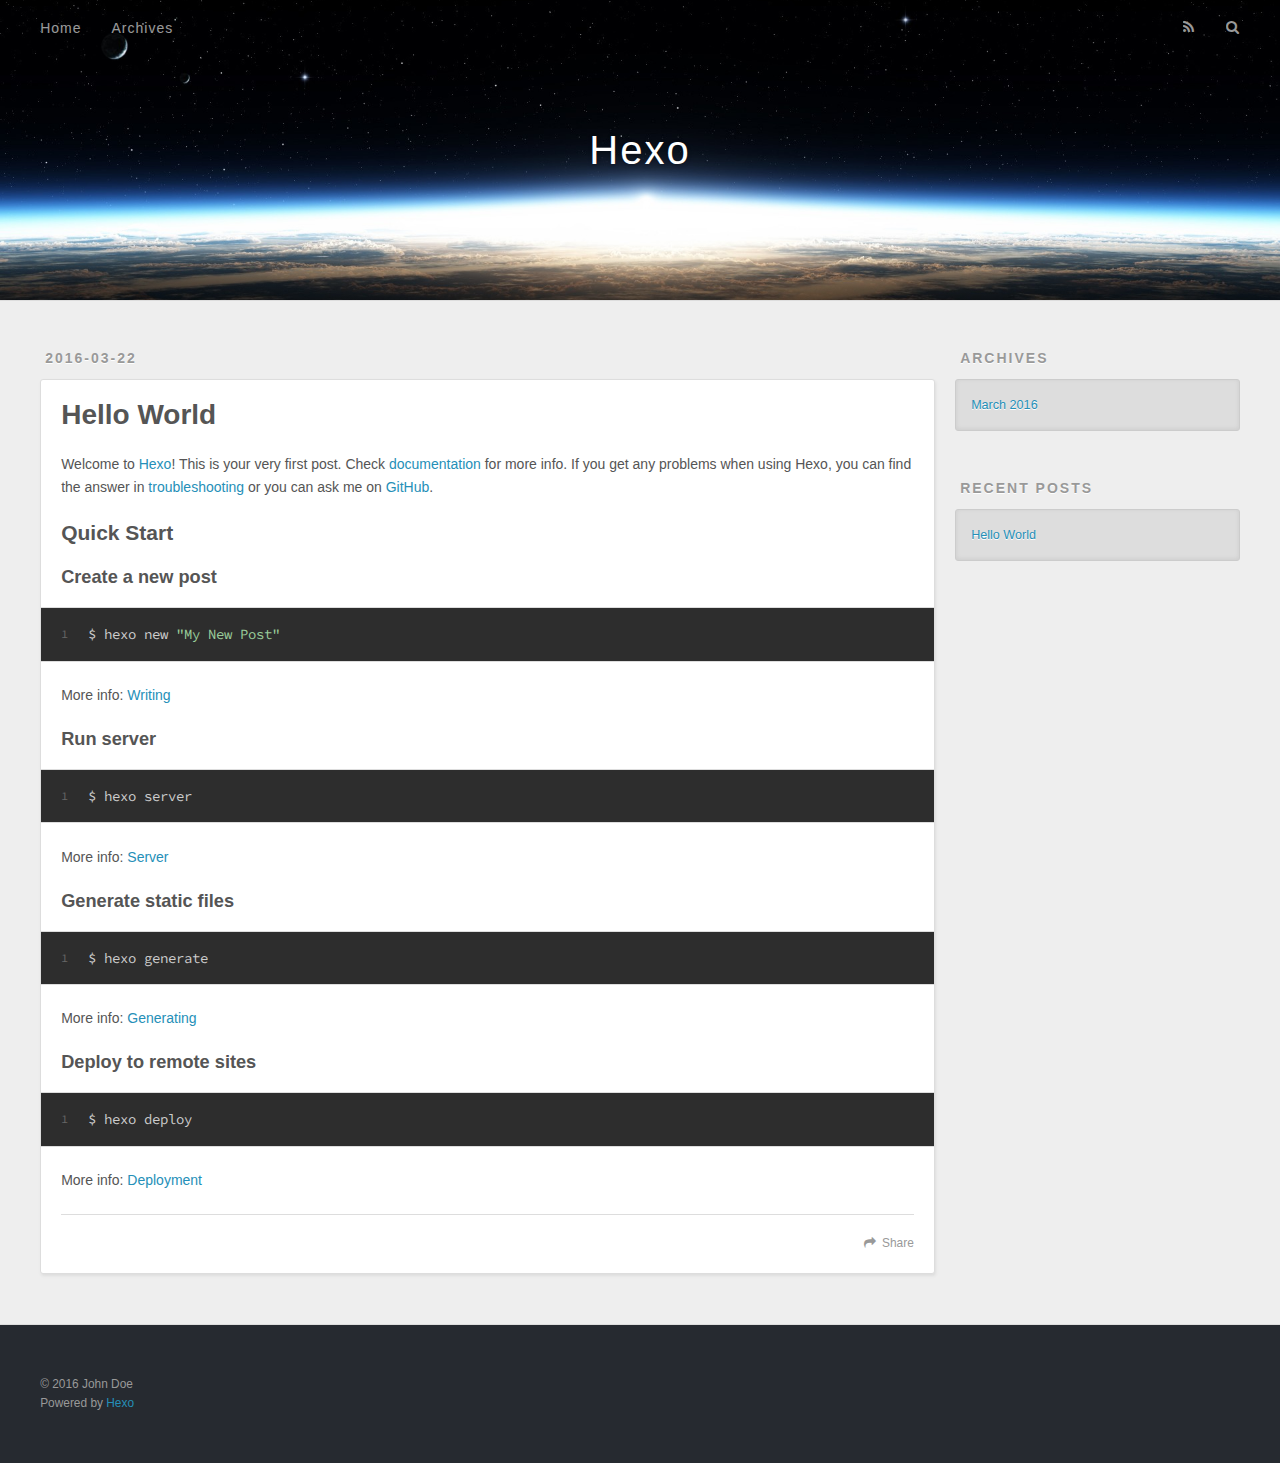
==== index.html @ 6ca57dda "Site updated: 2016-03-22 23:27:08" ====
<!DOCTYPE html>
<html>
<head>
  <meta charset="utf-8">
  
  <title>Hexo</title>
  <meta name="viewport" content="width=device-width, initial-scale=1, maximum-scale=1">
  <meta name="description">
<meta property="og:type" content="website">
<meta property="og:title" content="Hexo">
<meta property="og:url" content="http://yoursite.com/index.html">
<meta property="og:site_name" content="Hexo">
<meta property="og:description">
<meta name="twitter:card" content="summary">
<meta name="twitter:title" content="Hexo">
<meta name="twitter:description">
  
    <link rel="alternate" href="/atom.xml" title="Hexo" type="application/atom+xml">
  
  
    <link rel="icon" href="/favicon.png">
  
  
    <link href="//fonts.googleapis.com/css?family=Source+Code+Pro" rel="stylesheet" type="text/css">
  
  <link rel="stylesheet" href="/css/style.css">
  

</head>

<body>
  <div id="container">
    <div id="wrap">
      <header id="header">
  <div id="banner"></div>
  <div id="header-outer" class="outer">
    <div id="header-title" class="inner">
      <h1 id="logo-wrap">
        <a href="/" id="logo">Hexo</a>
      </h1>
      
    </div>
    <div id="header-inner" class="inner">
      <nav id="main-nav">
        <a id="main-nav-toggle" class="nav-icon"></a>
        
          <a class="main-nav-link" href="/">Home</a>
        
          <a class="main-nav-link" href="/archives">Archives</a>
        
      </nav>
      <nav id="sub-nav">
        
          <a id="nav-rss-link" class="nav-icon" href="/atom.xml" title="RSS Feed"></a>
        
        <a id="nav-search-btn" class="nav-icon" title="Search"></a>
      </nav>
      <div id="search-form-wrap">
        <form action="//google.com/search" method="get" accept-charset="UTF-8" class="search-form"><input type="search" name="q" results="0" class="search-form-input" placeholder="Search"><button type="submit" class="search-form-submit">&#xF002;</button><input type="hidden" name="sitesearch" value="http://yoursite.com"></form>
      </div>
    </div>
  </div>
</header>
      <div class="outer">
        <section id="main">
  
    <article id="post-hello-world" class="article article-type-post" itemscope itemprop="blogPost">
  <div class="article-meta">
    <a href="/2016/03/22/hello-world/" class="article-date">
  <time datetime="2016-03-22T06:11:08.000Z" itemprop="datePublished">2016-03-22</time>
</a>
    
  </div>
  <div class="article-inner">
    
    
      <header class="article-header">
        
  
    <h1 itemprop="name">
      <a class="article-title" href="/2016/03/22/hello-world/">Hello World</a>
    </h1>
  

      </header>
    
    <div class="article-entry" itemprop="articleBody">
      
        <p>Welcome to <a href="https://hexo.io/" target="_blank" rel="external">Hexo</a>! This is your very first post. Check <a href="https://hexo.io/docs/" target="_blank" rel="external">documentation</a> for more info. If you get any problems when using Hexo, you can find the answer in <a href="https://hexo.io/docs/troubleshooting.html" target="_blank" rel="external">troubleshooting</a> or you can ask me on <a href="https://github.com/hexojs/hexo/issues" target="_blank" rel="external">GitHub</a>.</p>
<h2 id="Quick-Start"><a href="#Quick-Start" class="headerlink" title="Quick Start"></a>Quick Start</h2><h3 id="Create-a-new-post"><a href="#Create-a-new-post" class="headerlink" title="Create a new post"></a>Create a new post</h3><figure class="highlight bash"><table><tr><td class="gutter"><pre><span class="line">1</span><br></pre></td><td class="code"><pre><span class="line">$ hexo new <span class="string">"My New Post"</span></span><br></pre></td></tr></table></figure>
<p>More info: <a href="https://hexo.io/docs/writing.html" target="_blank" rel="external">Writing</a></p>
<h3 id="Run-server"><a href="#Run-server" class="headerlink" title="Run server"></a>Run server</h3><figure class="highlight bash"><table><tr><td class="gutter"><pre><span class="line">1</span><br></pre></td><td class="code"><pre><span class="line">$ hexo server</span><br></pre></td></tr></table></figure>
<p>More info: <a href="https://hexo.io/docs/server.html" target="_blank" rel="external">Server</a></p>
<h3 id="Generate-static-files"><a href="#Generate-static-files" class="headerlink" title="Generate static files"></a>Generate static files</h3><figure class="highlight bash"><table><tr><td class="gutter"><pre><span class="line">1</span><br></pre></td><td class="code"><pre><span class="line">$ hexo generate</span><br></pre></td></tr></table></figure>
<p>More info: <a href="https://hexo.io/docs/generating.html" target="_blank" rel="external">Generating</a></p>
<h3 id="Deploy-to-remote-sites"><a href="#Deploy-to-remote-sites" class="headerlink" title="Deploy to remote sites"></a>Deploy to remote sites</h3><figure class="highlight bash"><table><tr><td class="gutter"><pre><span class="line">1</span><br></pre></td><td class="code"><pre><span class="line">$ hexo deploy</span><br></pre></td></tr></table></figure>
<p>More info: <a href="https://hexo.io/docs/deployment.html" target="_blank" rel="external">Deployment</a></p>

      
    </div>
    <footer class="article-footer">
      <a data-url="http://yoursite.com/2016/03/22/hello-world/" data-id="cim3k8kys0000dryj4mbx4098" class="article-share-link">Share</a>
      
      
    </footer>
  </div>
  
</article>


  

</section>
        
          <aside id="sidebar">
  
    

  
    

  
    
  
    
  <div class="widget-wrap">
    <h3 class="widget-title">Archives</h3>
    <div class="widget">
      <ul class="archive-list"><li class="archive-list-item"><a class="archive-list-link" href="/archives/2016/03/">March 2016</a></li></ul>
    </div>
  </div>


  
    
  <div class="widget-wrap">
    <h3 class="widget-title">Recent Posts</h3>
    <div class="widget">
      <ul>
        
          <li>
            <a href="/2016/03/22/hello-world/">Hello World</a>
          </li>
        
      </ul>
    </div>
  </div>

  
</aside>
        
      </div>
      <footer id="footer">
  
  <div class="outer">
    <div id="footer-info" class="inner">
      &copy; 2016 John Doe<br>
      Powered by <a href="http://hexo.io/" target="_blank">Hexo</a>
    </div>
  </div>
</footer>
    </div>
    <nav id="mobile-nav">
  
    <a href="/" class="mobile-nav-link">Home</a>
  
    <a href="/archives" class="mobile-nav-link">Archives</a>
  
</nav>
    

<script src="//ajax.googleapis.com/ajax/libs/jquery/2.0.3/jquery.min.js"></script>


  <link rel="stylesheet" href="/fancybox/jquery.fancybox.css">
  <script src="/fancybox/jquery.fancybox.pack.js"></script>


<script src="/js/script.js"></script>

  </div>
</body>
</html>
---- css/style.css ----
body {
  width: 100%;
}
body:before,
body:after {
  content: "";
  display: table;
}
body:after {
  clear: both;
}
html,
body,
div,
span,
applet,
object,
iframe,
h1,
h2,
h3,
h4,
h5,
h6,
p,
blockquote,
pre,
a,
abbr,
acronym,
address,
big,
cite,
code,
del,
dfn,
em,
img,
ins,
kbd,
q,
s,
samp,
small,
strike,
strong,
sub,
sup,
tt,
var,
dl,
dt,
dd,
ol,
ul,
li,
fieldset,
form,
label,
legend,
table,
caption,
tbody,
tfoot,
thead,
tr,
th,
td {
  margin: 0;
  padding: 0;
  border: 0;
  outline: 0;
  font-weight: inherit;
  font-style: inherit;
  font-family: inherit;
  font-size: 100%;
  vertical-align: baseline;
}
body {
  line-height: 1;
  color: #000;
  background: #fff;
}
ol,
ul {
  list-style: none;
}
table {
  border-collapse: separate;
  border-spacing: 0;
  vertical-align: middle;
}
caption,
th,
td {
  text-align: left;
  font-weight: normal;
  vertical-align: middle;
}
a img {
  border: none;
}
input,
button {
  margin: 0;
  padding: 0;
}
input::-moz-focus-inner,
button::-moz-focus-inner {
  border: 0;
  padding: 0;
}
@font-face {
  font-family: FontAwesome;
  font-style: normal;
  font-weight: normal;
  src: url("fonts/fontawesome-webfont.eot?v=#4.0.3");
  src: url("fonts/fontawesome-webfont.eot?#iefix&v=#4.0.3") format("embedded-opentype"), url("fonts/fontawesome-webfont.woff?v=#4.0.3") format("woff"), url("fonts/fontawesome-webfont.ttf?v=#4.0.3") format("truetype"), url("fonts/fontawesome-webfont.svg#fontawesomeregular?v=#4.0.3") format("svg");
}
html,
body,
#container {
  height: 100%;
}
body {
  background: #eee;
  font: 14px "Helvetica Neue", Helvetica, Arial, sans-serif;
  -webkit-text-size-adjust: 100%;
}
.outer {
  max-width: 1220px;
  margin: 0 auto;
  padding: 0 20px;
}
.outer:before,
.outer:after {
  content: "";
  display: table;
}
.outer:after {
  clear: both;
}
.inner {
  display: inline;
  float: left;
  width: 98.33333333333333%;
  margin: 0 0.833333333333333%;
}
.left,
.alignleft {
  float: left;
}
.right,
.alignright {
  float: right;
}
.clear {
  clear: both;
}
#container {
  position: relative;
}
.mobile-nav-on {
  overflow: hidden;
}
#wrap {
  height: 100%;
  width: 100%;
  position: absolute;
  top: 0;
  left: 0;
  -webkit-transition: 0.2s ease-out;
  -moz-transition: 0.2s ease-out;
  -ms-transition: 0.2s ease-out;
  transition: 0.2s ease-out;
  z-index: 1;
  background: #eee;
}
.mobile-nav-on #wrap {
  left: 280px;
}
@media screen and (min-width: 768px) {
  #main {
    display: inline;
    float: left;
    width: 73.33333333333333%;
    margin: 0 0.833333333333333%;
  }
}
.article-date,
.article-category-link,
.archive-year,
.widget-title {
  text-decoration: none;
  text-transform: uppercase;
  letter-spacing: 2px;
  color: #999;
  margin-bottom: 1em;
  margin-left: 5px;
  line-height: 1em;
  text-shadow: 0 1px #fff;
  font-weight: bold;
}
.article-inner,
.archive-article-inner {
  background: #fff;
  -webkit-box-shadow: 1px 2px 3px #ddd;
  box-shadow: 1px 2px 3px #ddd;
  border: 1px solid #ddd;
  -webkit-border-radius: 3px;
  border-radius: 3px;
}
.article-entry h1,
.widget h1 {
  font-size: 2em;
}
.article-entry h2,
.widget h2 {
  font-size: 1.5em;
}
.article-entry h3,
.widget h3 {
  font-size: 1.3em;
}
.article-entry h4,
.widget h4 {
  font-size: 1.2em;
}
.article-entry h5,
.widget h5 {
  font-size: 1em;
}
.article-entry h6,
.widget h6 {
  font-size: 1em;
  color: #999;
}
.article-entry hr,
.widget hr {
  border: 1px dashed #ddd;
}
.article-entry strong,
.widget strong {
  font-weight: bold;
}
.article-entry em,
.widget em,
.article-entry cite,
.widget cite {
  font-style: italic;
}
.article-entry sup,
.widget sup,
.article-entry sub,
.widget sub {
  font-size: 0.75em;
  line-height: 0;
  position: relative;
  vertical-align: baseline;
}
.article-entry sup,
.widget sup {
  top: -0.5em;
}
.article-entry sub,
.widget sub {
  bottom: -0.2em;
}
.article-entry small,
.widget small {
  font-size: 0.85em;
}
.article-entry acronym,
.widget acronym,
.article-entry abbr,
.widget abbr {
  border-bottom: 1px dotted;
}
.article-entry ul,
.widget ul,
.article-entry ol,
.widget ol,
.article-entry dl,
.widget dl {
  margin: 0 20px;
  line-height: 1.6em;
}
.article-entry ul ul,
.widget ul ul,
.article-entry ol ul,
.widget ol ul,
.article-entry ul ol,
.widget ul ol,
.article-entry ol ol,
.widget ol ol {
  margin-top: 0;
  margin-bottom: 0;
}
.article-entry ul,
.widget ul {
  list-style: disc;
}
.article-entry ol,
.widget ol {
  list-style: decimal;
}
.article-entry dt,
.widget dt {
  font-weight: bold;
}
#header {
  height: 300px;
  position: relative;
  border-bottom: 1px solid #ddd;
}
#header:before,
#header:after {
  content: "";
  position: absolute;
  left: 0;
  right: 0;
  height: 40px;
}
#header:before {
  top: 0;
  background: -webkit-linear-gradient(rgba(0,0,0,0.2), transparent);
  background: -moz-linear-gradient(rgba(0,0,0,0.2), transparent);
  background: -ms-linear-gradient(rgba(0,0,0,0.2), transparent);
  background: linear-gradient(rgba(0,0,0,0.2), transparent);
}
#header:after {
  bottom: 0;
  background: -webkit-linear-gradient(transparent, rgba(0,0,0,0.2));
  background: -moz-linear-gradient(transparent, rgba(0,0,0,0.2));
  background: -ms-linear-gradient(transparent, rgba(0,0,0,0.2));
  background: linear-gradient(transparent, rgba(0,0,0,0.2));
}
#header-outer {
  height: 100%;
  position: relative;
}
#header-inner {
  position: relative;
  overflow: hidden;
}
#banner {
  position: absolute;
  top: 0;
  left: 0;
  width: 100%;
  height: 100%;
  background: url("images/banner.jpg") center #000;
  -webkit-background-size: cover;
  -moz-background-size: cover;
  background-size: cover;
  z-index: -1;
}
#header-title {
  text-align: center;
  height: 40px;
  position: absolute;
  top: 50%;
  left: 0;
  margin-top: -20px;
}
#logo,
#subtitle {
  text-decoration: none;
  color: #fff;
  font-weight: 300;
  text-shadow: 0 1px 4px rgba(0,0,0,0.3);
}
#logo {
  font-size: 40px;
  line-height: 40px;
  letter-spacing: 2px;
}
#subtitle {
  font-size: 16px;
  line-height: 16px;
  letter-spacing: 1px;
}
#subtitle-wrap {
  margin-top: 16px;
}
#main-nav {
  float: left;
  margin-left: -15px;
}
.nav-icon,
.main-nav-link {
  float: left;
  color: #fff;
  opacity: 0.6;
  text-decoration: none;
  text-shadow: 0 1px rgba(0,0,0,0.2);
  -webkit-transition: opacity 0.2s;
  -moz-transition: opacity 0.2s;
  -ms-transition: opacity 0.2s;
  transition: opacity 0.2s;
  display: block;
  padding: 20px 15px;
}
.nav-icon:hover,
.main-nav-link:hover {
  opacity: 1;
}
.nav-icon {
  font-family: FontAwesome;
  text-align: center;
  font-size: 14px;
  width: 14px;
  height: 14px;
  padding: 20px 15px;
  position: relative;
  cursor: pointer;
}
.main-nav-link {
  font-weight: 300;
  letter-spacing: 1px;
}
@media screen and (max-width: 479px) {
  .main-nav-link {
    display: none;
  }
}
#main-nav-toggle {
  display: none;
}
#main-nav-toggle:before {
  content: "\f0c9";
}
@media screen and (max-width: 479px) {
  #main-nav-toggle {
    display: block;
  }
}
#sub-nav {
  float: right;
  margin-right: -15px;
}
#nav-rss-link:before {
  content: "\f09e";
}
#nav-search-btn:before {
  content: "\f002";
}
#search-form-wrap {
  position: absolute;
  top: 15px;
  width: 150px;
  height: 30px;
  right: -150px;
  opacity: 0;
  -webkit-transition: 0.2s ease-out;
  -moz-transition: 0.2s ease-out;
  -ms-transition: 0.2s ease-out;
  transition: 0.2s ease-out;
}
#search-form-wrap.on {
  opacity: 1;
  right: 0;
}
@media screen and (max-width: 479px) {
  #search-form-wrap {
    width: 100%;
    right: -100%;
  }
}
.search-form {
  position: absolute;
  top: 0;
  left: 0;
  right: 0;
  background: #fff;
  padding: 5px 15px;
  -webkit-border-radius: 15px;
  border-radius: 15px;
  -webkit-box-shadow: 0 0 10px rgba(0,0,0,0.3);
  box-shadow: 0 0 10px rgba(0,0,0,0.3);
}
.search-form-input {
  border: none;
  background: none;
  color: #555;
  width: 100%;
  font: 13px "Helvetica Neue", Helvetica, Arial, sans-serif;
  outline: none;
}
.search-form-input::-webkit-search-results-decoration,
.search-form-input::-webkit-search-cancel-button {
  -webkit-appearance: none;
}
.search-form-submit {
  position: absolute;
  top: 50%;
  right: 10px;
  margin-top: -7px;
  font: 13px FontAwesome;
  border: none;
  background: none;
  color: #bbb;
  cursor: pointer;
}
.search-form-submit:hover,
.search-form-submit:focus {
  color: #777;
}
.article {
  margin: 50px 0;
}
.article-inner {
  overflow: hidden;
}
.article-meta:before,
.article-meta:after {
  content: "";
  display: table;
}
.article-meta:after {
  clear: both;
}
.article-date {
  float: left;
}
.article-category {
  float: left;
  line-height: 1em;
  color: #ccc;
  text-shadow: 0 1px #fff;
  margin-left: 8px;
}
.article-category:before {
  content: "\2022";
}
.article-category-link {
  margin: 0 12px 1em;
}
.article-header {
  padding: 20px 20px 0;
}
.article-title {
  text-decoration: none;
  font-size: 2em;
  font-weight: bold;
  color: #555;
  line-height: 1.1em;
  -webkit-transition: color 0.2s;
  -moz-transition: color 0.2s;
  -ms-transition: color 0.2s;
  transition: color 0.2s;
}
a.article-title:hover {
  color: #258fb8;
}
.article-entry {
  color: #555;
  padding: 0 20px;
}
.article-entry:before,
.article-entry:after {
  content: "";
  display: table;
}
.article-entry:after {
  clear: both;
}
.article-entry p,
.article-entry table {
  line-height: 1.6em;
  margin: 1.6em 0;
}
.article-entry h1,
.article-entry h2,
.article-entry h3,
.article-entry h4,
.article-entry h5,
.article-entry h6 {
  font-weight: bold;
}
.article-entry h1,
.article-entry h2,
.article-entry h3,
.article-entry h4,
.article-entry h5,
.article-entry h6 {
  line-height: 1.1em;
  margin: 1.1em 0;
}
.article-entry a {
  color: #258fb8;
  text-decoration: none;
}
.article-entry a:hover {
  text-decoration: underline;
}
.article-entry ul,
.article-entry ol,
.article-entry dl {
  margin-top: 1.6em;
  margin-bottom: 1.6em;
}
.article-entry img,
.article-entry video {
  max-width: 100%;
  height: auto;
  display: block;
  margin: auto;
}
.article-entry iframe {
  border: none;
}
.article-entry table {
  width: 100%;
  border-collapse: collapse;
  border-spacing: 0;
}
.article-entry th {
  font-weight: bold;
  border-bottom: 3px solid #ddd;
  padding-bottom: 0.5em;
}
.article-entry td {
  border-bottom: 1px solid #ddd;
  padding: 10px 0;
}
.article-entry blockquote {
  font-family: Georgia, "Times New Roman", serif;
  font-size: 1.4em;
  margin: 1.6em 20px;
  text-align: center;
}
.article-entry blockquote footer {
  font-size: 14px;
  margin: 1.6em 0;
  font-family: "Helvetica Neue", Helvetica, Arial, sans-serif;
}
.article-entry blockquote footer cite:before {
  content: "—";
  padding: 0 0.5em;
}
.article-entry .pullquote {
  text-align: left;
  width: 45%;
  margin: 0;
}
.article-entry .pullquote.left {
  margin-left: 0.5em;
  margin-right: 1em;
}
.article-entry .pullquote.right {
  margin-right: 0.5em;
  margin-left: 1em;
}
.article-entry .caption {
  color: #999;
  display: block;
  font-size: 0.9em;
  margin-top: 0.5em;
  position: relative;
  text-align: center;
}
.article-entry .video-container {
  position: relative;
  padding-top: 56.25%;
  height: 0;
  overflow: hidden;
}
.article-entry .video-container iframe,
.article-entry .video-container object,
.article-entry .video-container embed {
  position: absolute;
  top: 0;
  left: 0;
  width: 100%;
  height: 100%;
  margin-top: 0;
}
.article-more-link a {
  display: inline-block;
  line-height: 1em;
  padding: 6px 15px;
  -webkit-border-radius: 15px;
  border-radius: 15px;
  background: #eee;
  color: #999;
  text-shadow: 0 1px #fff;
  text-decoration: none;
}
.article-more-link a:hover {
  background: #258fb8;
  color: #fff;
  text-decoration: none;
  text-shadow: 0 1px #1e7293;
}
.article-footer {
  font-size: 0.85em;
  line-height: 1.6em;
  border-top: 1px solid #ddd;
  padding-top: 1.6em;
  margin: 0 20px 20px;
}
.article-footer:before,
.article-footer:after {
  content: "";
  display: table;
}
.article-footer:after {
  clear: both;
}
.article-footer a {
  color: #999;
  text-decoration: none;
}
.article-footer a:hover {
  color: #555;
}
.article-tag-list-item {
  float: left;
  margin-right: 10px;
}
.article-tag-list-link:before {
  content: "#";
}
.article-comment-link {
  float: right;
}
.article-comment-link:before {
  content: "\f075";
  font-family: FontAwesome;
  padding-right: 8px;
}
.article-share-link {
  cursor: pointer;
  float: right;
  margin-left: 20px;
}
.article-share-link:before {
  content: "\f064";
  font-family: FontAwesome;
  padding-right: 6px;
}
#article-nav {
  position: relative;
}
#article-nav:before,
#article-nav:after {
  content: "";
  display: table;
}
#article-nav:after {
  clear: both;
}
@media screen and (min-width: 768px) {
  #article-nav {
    margin: 50px 0;
  }
  #article-nav:before {
    width: 8px;
    height: 8px;
    position: absolute;
    top: 50%;
    left: 50%;
    margin-top: -4px;
    margin-left: -4px;
    content: "";
    -webkit-border-radius: 50%;
    border-radius: 50%;
    background: #ddd;
    -webkit-box-shadow: 0 1px 2px #fff;
    box-shadow: 0 1px 2px #fff;
  }
}
.article-nav-link-wrap {
  text-decoration: none;
  text-shadow: 0 1px #fff;
  color: #999;
  -webkit-box-sizing: border-box;
  -moz-box-sizing: border-box;
  box-sizing: border-box;
  margin-top: 50px;
  text-align: center;
  display: block;
}
.article-nav-link-wrap:hover {
  color: #555;
}
@media screen and (min-width: 768px) {
  .article-nav-link-wrap {
    width: 50%;
    margin-top: 0;
  }
}
@media screen and (min-width: 768px) {
  #article-nav-newer {
    float: left;
    text-align: right;
    padding-right: 20px;
  }
}
@media screen and (min-width: 768px) {
  #article-nav-older {
    float: right;
    text-align: left;
    padding-left: 20px;
  }
}
.article-nav-caption {
  text-transform: uppercase;
  letter-spacing: 2px;
  color: #ddd;
  line-height: 1em;
  font-weight: bold;
}
#article-nav-newer .article-nav-caption {
  margin-right: -2px;
}
.article-nav-title {
  font-size: 0.85em;
  line-height: 1.6em;
  margin-top: 0.5em;
}
.article-share-box {
  position: absolute;
  display: none;
  background: #fff;
  -webkit-box-shadow: 1px 2px 10px rgba(0,0,0,0.2);
  box-shadow: 1px 2px 10px rgba(0,0,0,0.2);
  -webkit-border-radius: 3px;
  border-radius: 3px;
  margin-left: -145px;
  overflow: hidden;
  z-index: 1;
}
.article-share-box.on {
  display: block;
}
.article-share-input {
  width: 100%;
  background: none;
  -webkit-box-sizing: border-box;
  -moz-box-sizing: border-box;
  box-sizing: border-box;
  font: 14px "Helvetica Neue", Helvetica, Arial, sans-serif;
  padding: 0 15px;
  color: #555;
  outline: none;
  border: 1px solid #ddd;
  -webkit-border-radius: 3px 3px 0 0;
  border-radius: 3px 3px 0 0;
  height: 36px;
  line-height: 36px;
}
.article-share-links {
  background: #eee;
}
.article-share-links:before,
.article-share-links:after {
  content: "";
  display: table;
}
.article-share-links:after {
  clear: both;
}
.article-share-twitter,
.article-share-facebook,
.article-share-pinterest,
.article-share-google {
  width: 50px;
  height: 36px;
  display: block;
  float: left;
  position: relative;
  color: #999;
  text-shadow: 0 1px #fff;
}
.article-share-twitter:before,
.article-share-facebook:before,
.article-share-pinterest:before,
.article-share-google:before {
  font-size: 20px;
  font-family: FontAwesome;
  width: 20px;
  height: 20px;
  position: absolute;
  top: 50%;
  left: 50%;
  margin-top: -10px;
  margin-left: -10px;
  text-align: center;
}
.article-share-twitter:hover,
.article-share-facebook:hover,
.article-share-pinterest:hover,
.article-share-google:hover {
  color: #fff;
}
.article-share-twitter:before {
  content: "\f099";
}
.article-share-twitter:hover {
  background: #00aced;
  text-shadow: 0 1px #008abe;
}
.article-share-facebook:before {
  content: "\f09a";
}
.article-share-facebook:hover {
  background: #3b5998;
  text-shadow: 0 1px #2f477a;
}
.article-share-pinterest:before {
  content: "\f0d2";
}
.article-share-pinterest:hover {
  background: #cb2027;
  text-shadow: 0 1px #a21a1f;
}
.article-share-google:before {
  content: "\f0d5";
}
.article-share-google:hover {
  background: #dd4b39;
  text-shadow: 0 1px #be3221;
}
.article-gallery {
  background: #000;
  position: relative;
}
.article-gallery-photos {
  position: relative;
  overflow: hidden;
}
.article-gallery-img {
  display: none;
  max-width: 100%;
}
.article-gallery-img:first-child {
  display: block;
}
.article-gallery-img.loaded {
  position: absolute;
  display: block;
}
.article-gallery-img img {
  display: block;
  max-width: 100%;
  margin: 0 auto;
}
#comments {
  background: #fff;
  -webkit-box-shadow: 1px 2px 3px #ddd;
  box-shadow: 1px 2px 3px #ddd;
  padding: 20px;
  border: 1px solid #ddd;
  -webkit-border-radius: 3px;
  border-radius: 3px;
  margin: 50px 0;
}
#comments a {
  color: #258fb8;
}
.archives-wrap {
  margin: 50px 0;
}
.archives:before,
.archives:after {
  content: "";
  display: table;
}
.archives:after {
  clear: both;
}
.archive-year-wrap {
  margin-bottom: 1em;
}
.archives {
  -webkit-column-gap: 10px;
  -moz-column-gap: 10px;
  column-gap: 10px;
}
@media screen and (min-width: 480px) and (max-width: 767px) {
  .archives {
    -webkit-column-count: 2;
    -moz-column-count: 2;
    column-count: 2;
  }
}
@media screen and (min-width: 768px) {
  .archives {
    -webkit-column-count: 3;
    -moz-column-count: 3;
    column-count: 3;
  }
}
.archive-article {
  -webkit-column-break-inside: avoid;
  page-break-inside: avoid;
  overflow: hidden;
  break-inside: avoid-column;
}
.archive-article-inner {
  padding: 10px;
  margin-bottom: 15px;
}
.archive-article-title {
  text-decoration: none;
  font-weight: bold;
  color: #555;
  -webkit-transition: color 0.2s;
  -moz-transition: color 0.2s;
  -ms-transition: color 0.2s;
  transition: color 0.2s;
  line-height: 1.6em;
}
.archive-article-title:hover {
  color: #258fb8;
}
.archive-article-footer {
  margin-top: 1em;
}
.archive-article-date {
  color: #999;
  text-decoration: none;
  font-size: 0.85em;
  line-height: 1em;
  margin-bottom: 0.5em;
  display: block;
}
#page-nav {
  margin: 50px auto;
  background: #fff;
  -webkit-box-shadow: 1px 2px 3px #ddd;
  box-shadow: 1px 2px 3px #ddd;
  border: 1px solid #ddd;
  -webkit-border-radius: 3px;
  border-radius: 3px;
  text-align: center;
  color: #999;
  overflow: hidden;
}
#page-nav:before,
#page-nav:after {
  content: "";
  display: table;
}
#page-nav:after {
  clear: both;
}
#page-nav a,
#page-nav span {
  padding: 10px 20px;
  line-height: 1;
  height: 2ex;
}
#page-nav a {
  color: #999;
  text-decoration: none;
}
#page-nav a:hover {
  background: #999;
  color: #fff;
}
#page-nav .prev {
  float: left;
}
#page-nav .next {
  float: right;
}
#page-nav .page-number {
  display: inline-block;
}
@media screen and (max-width: 479px) {
  #page-nav .page-number {
    display: none;
  }
}
#page-nav .current {
  color: #555;
  font-weight: bold;
}
#page-nav .space {
  color: #ddd;
}
#footer {
  background: #262a30;
  padding: 50px 0;
  border-top: 1px solid #ddd;
  color: #999;
}
#footer a {
  color: #258fb8;
  text-decoration: none;
}
#footer a:hover {
  text-decoration: underline;
}
#footer-info {
  line-height: 1.6em;
  font-size: 0.85em;
}
.article-entry pre,
.article-entry .highlight {
  background: #2d2d2d;
  margin: 0 -20px;
  padding: 15px 20px;
  border-style: solid;
  border-color: #ddd;
  border-width: 1px 0;
  overflow: auto;
  color: #ccc;
  line-height: 22.400000000000002px;
}
.article-entry .highlight .gutter pre,
.article-entry .gist .gist-file .gist-data .line-numbers {
  color: #666;
  font-size: 0.85em;
}
.article-entry pre,
.article-entry code {
  font-family: "Source Code Pro", Consolas, Monaco, Menlo, Consolas, monospace;
}
.article-entry code {
  background: #eee;
  text-shadow: 0 1px #fff;
  padding: 0 0.3em;
}
.article-entry pre code {
  background: none;
  text-shadow: none;
  padding: 0;
}
.article-entry .highlight pre {
  border: none;
  margin: 0;
  padding: 0;
}
.article-entry .highlight table {
  margin: 0;
  width: auto;
}
.article-entry .highlight td {
  border: none;
  padding: 0;
}
.article-entry .highlight figcaption {
  font-size: 0.85em;
  color: #999;
  line-height: 1em;
  margin-bottom: 1em;
}
.article-entry .highlight figcaption:before,
.article-entry .highlight figcaption:after {
  content: "";
  display: table;
}
.article-entry .highlight figcaption:after {
  clear: both;
}
.article-entry .highlight figcaption a {
  float: right;
}
.article-entry .highlight .gutter pre {
  text-align: right;
  padding-right: 20px;
}
.article-entry .highlight .line {
  height: 22.400000000000002px;
}
.article-entry .highlight .line.marked {
  background: #515151;
}
.article-entry .gist {
  margin: 0 -20px;
  border-style: solid;
  border-color: #ddd;
  border-width: 1px 0;
  background: #2d2d2d;
  padding: 15px 20px 15px 0;
}
.article-entry .gist .gist-file {
  border: none;
  font-family: "Source Code Pro", Consolas, Monaco, Menlo, Consolas, monospace;
  margin: 0;
}
.article-entry .gist .gist-file .gist-data {
  background: none;
  border: none;
}
.article-entry .gist .gist-file .gist-data .line-numbers {
  background: none;
  border: none;
  padding: 0 20px 0 0;
}
.article-entry .gist .gist-file .gist-data .line-data {
  padding: 0 !important;
}
.article-entry .gist .gist-file .highlight {
  margin: 0;
  padding: 0;
  border: none;
}
.article-entry .gist .gist-file .gist-meta {
  background: #2d2d2d;
  color: #999;
  font: 0.85em "Helvetica Neue", Helvetica, Arial, sans-serif;
  text-shadow: 0 0;
  padding: 0;
  margin-top: 1em;
  margin-left: 20px;
}
.article-entry .gist .gist-file .gist-meta a {
  color: #258fb8;
  font-weight: normal;
}
.article-entry .gist .gist-file .gist-meta a:hover {
  text-decoration: underline;
}
pre .comment,
pre .title {
  color: #999;
}
pre .variable,
pre .attribute,
pre .tag,
pre .regexp,
pre .ruby .constant,
pre .xml .tag .title,
pre .xml .pi,
pre .xml .doctype,
pre .html .doctype,
pre .css .id,
pre .css .class,
pre .css .pseudo {
  color: #f2777a;
}
pre .number,
pre .preprocessor,
pre .built_in,
pre .literal,
pre .params,
pre .constant {
  color: #f99157;
}
pre .class,
pre .ruby .class .title,
pre .css .rules .attribute {
  color: #9c9;
}
pre .string,
pre .value,
pre .inheritance,
pre .header,
pre .ruby .symbol,
pre .xml .cdata {
  color: #9c9;
}
pre .css .hexcolor {
  color: #6cc;
}
pre .function,
pre .python .decorator,
pre .python .title,
pre .ruby .function .title,
pre .ruby .title .keyword,
pre .perl .sub,
pre .javascript .title,
pre .coffeescript .title {
  color: #69c;
}
pre .keyword,
pre .javascript .function {
  color: #c9c;
}
@media screen and (max-width: 479px) {
  #mobile-nav {
    position: absolute;
    top: 0;
    left: 0;
    width: 280px;
    height: 100%;
    background: #191919;
    border-right: 1px solid #fff;
  }
}
@media screen and (max-width: 479px) {
  .mobile-nav-link {
    display: block;
    color: #999;
    text-decoration: none;
    padding: 15px 20px;
    font-weight: bold;
  }
  .mobile-nav-link:hover {
    color: #fff;
  }
}
@media screen and (min-width: 768px) {
  #sidebar {
    display: inline;
    float: left;
    width: 23.333333333333332%;
    margin: 0 0.833333333333333%;
  }
}
.widget-wrap {
  margin: 50px 0;
}
.widget {
  color: #777;
  text-shadow: 0 1px #fff;
  background: #ddd;
  -webkit-box-shadow: 0 -1px 4px #ccc inset;
  box-shadow: 0 -1px 4px #ccc inset;
  border: 1px solid #ccc;
  padding: 15px;
  -webkit-border-radius: 3px;
  border-radius: 3px;
}
.widget a {
  color: #258fb8;
  text-decoration: none;
}
.widget a:hover {
  text-decoration: underline;
}
.widget ul ul,
.widget ol ul,
.widget dl ul,
.widget ul ol,
.widget ol ol,
.widget dl ol,
.widget ul dl,
.widget ol dl,
.widget dl dl {
  margin-left: 15px;
  list-style: disc;
}
.widget {
  line-height: 1.6em;
  word-wrap: break-word;
  font-size: 0.9em;
}
.widget ul,
.widget ol {
  list-style: none;
  margin: 0;
}
.widget ul ul,
.widget ol ul,
.widget ul ol,
.widget ol ol {
  margin: 0 20px;
}
.widget ul ul,
.widget ol ul {
  list-style: disc;
}
.widget ul ol,
.widget ol ol {
  list-style: decimal;
}
.category-list-count,
.tag-list-count,
.archive-list-count {
  padding-left: 5px;
  color: #999;
  font-size: 0.85em;
}
.category-list-count:before,
.tag-list-count:before,
.archive-list-count:before {
  content: "(";
}
.category-list-count:after,
.tag-list-count:after,
.archive-list-count:after {
  content: ")";
}
.tagcloud a {
  margin-right: 5px;
  display: inline-block;
}
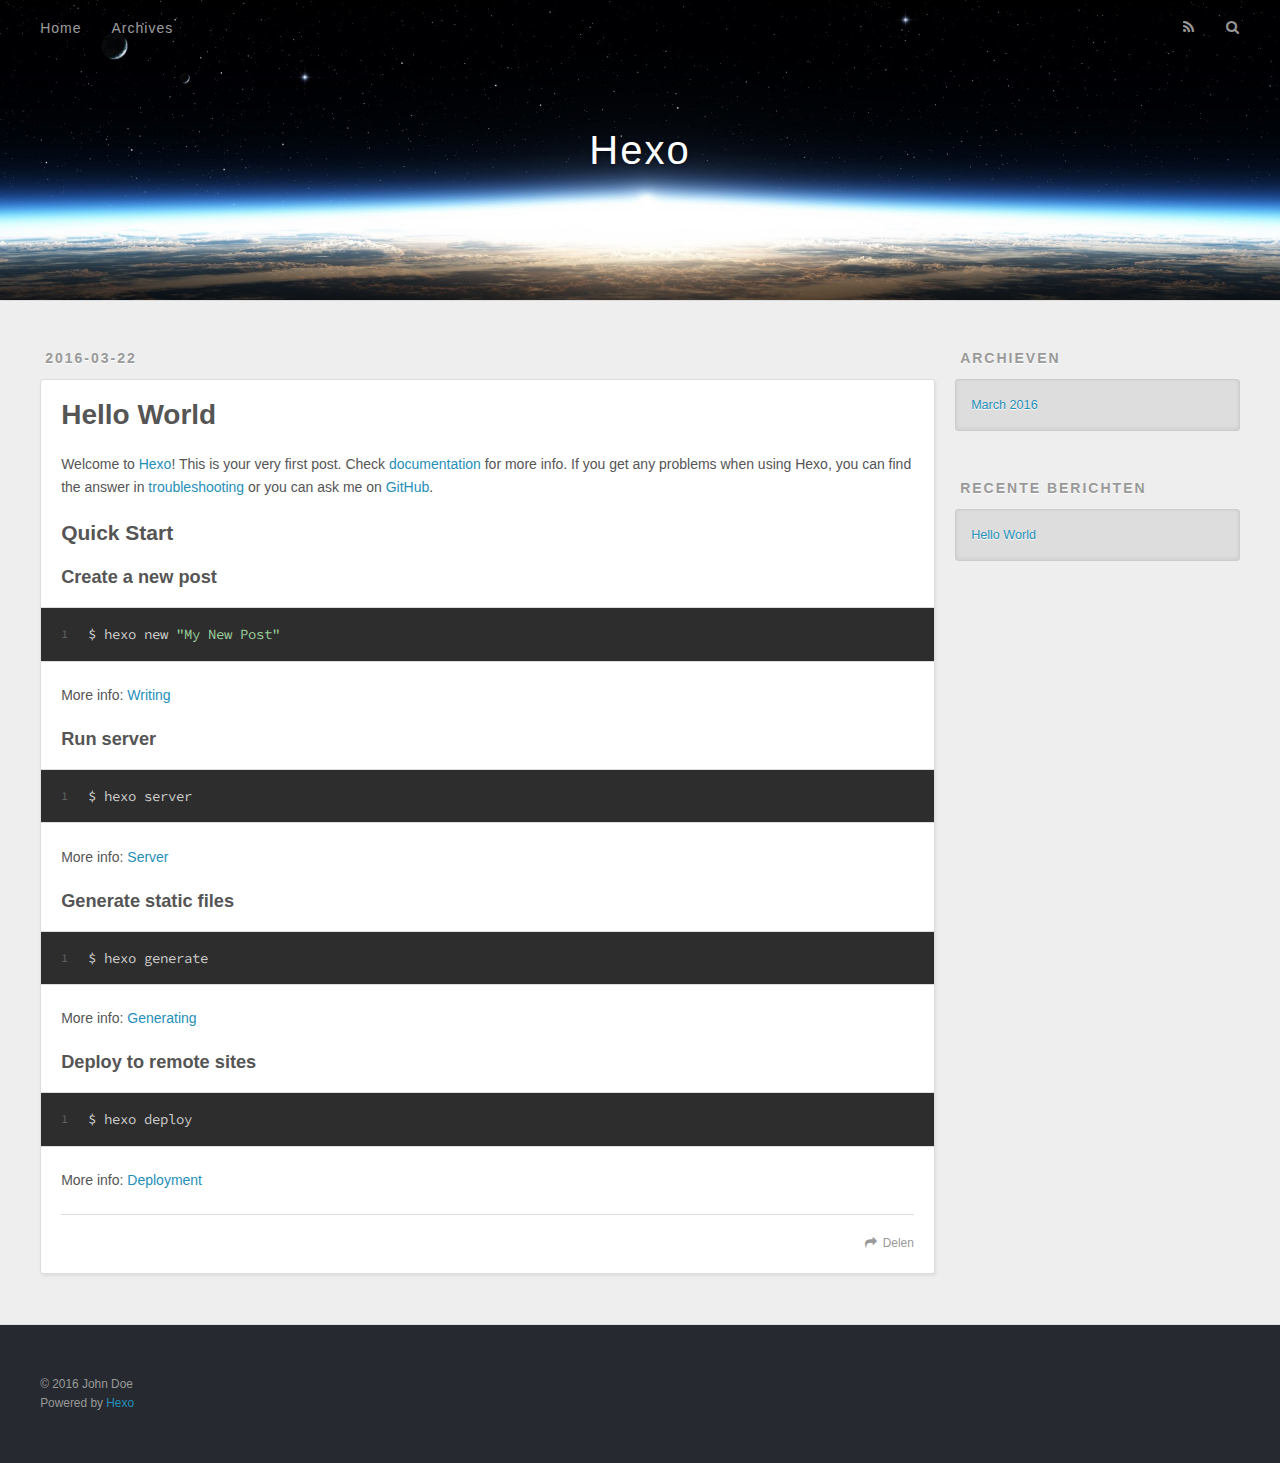
==== commit bf23261b: "Site updated: 2016-03-22 23:30:55" ====
--- a/index.html
+++ b/index.html
@@ -53,7 +53,7 @@
         
           <a id="nav-rss-link" class="nav-icon" href="/atom.xml" title="RSS Feed"></a>
         
-        <a id="nav-search-btn" class="nav-icon" title="Search"></a>
+        <a id="nav-search-btn" class="nav-icon" title="Zoeken"></a>
       </nav>
       <div id="search-form-wrap">
         <form action="//google.com/search" method="get" accept-charset="UTF-8" class="search-form"><input type="search" name="q" results="0" class="search-form-input" placeholder="Search"><button type="submit" class="search-form-submit">&#xF002;</button><input type="hidden" name="sitesearch" value="http://yoursite.com"></form>
@@ -99,7 +99,7 @@
       
     </div>
     <footer class="article-footer">
-      <a data-url="http://yoursite.com/2016/03/22/hello-world/" data-id="cim3k8kys0000dryj4mbx4098" class="article-share-link">Share</a>
+      <a data-url="http://yoursite.com/2016/03/22/hello-world/" data-id="cim3kvzt70000fgyjbnyyp4n6" class="article-share-link">Delen</a>
       
       
     </footer>
@@ -124,7 +124,7 @@
   
     
   <div class="widget-wrap">
-    <h3 class="widget-title">Archives</h3>
+    <h3 class="widget-title">Archieven</h3>
     <div class="widget">
       <ul class="archive-list"><li class="archive-list-item"><a class="archive-list-link" href="/archives/2016/03/">March 2016</a></li></ul>
     </div>
@@ -134,7 +134,7 @@
   
     
   <div class="widget-wrap">
-    <h3 class="widget-title">Recent Posts</h3>
+    <h3 class="widget-title">Recente berichten</h3>
     <div class="widget">
       <ul>
         
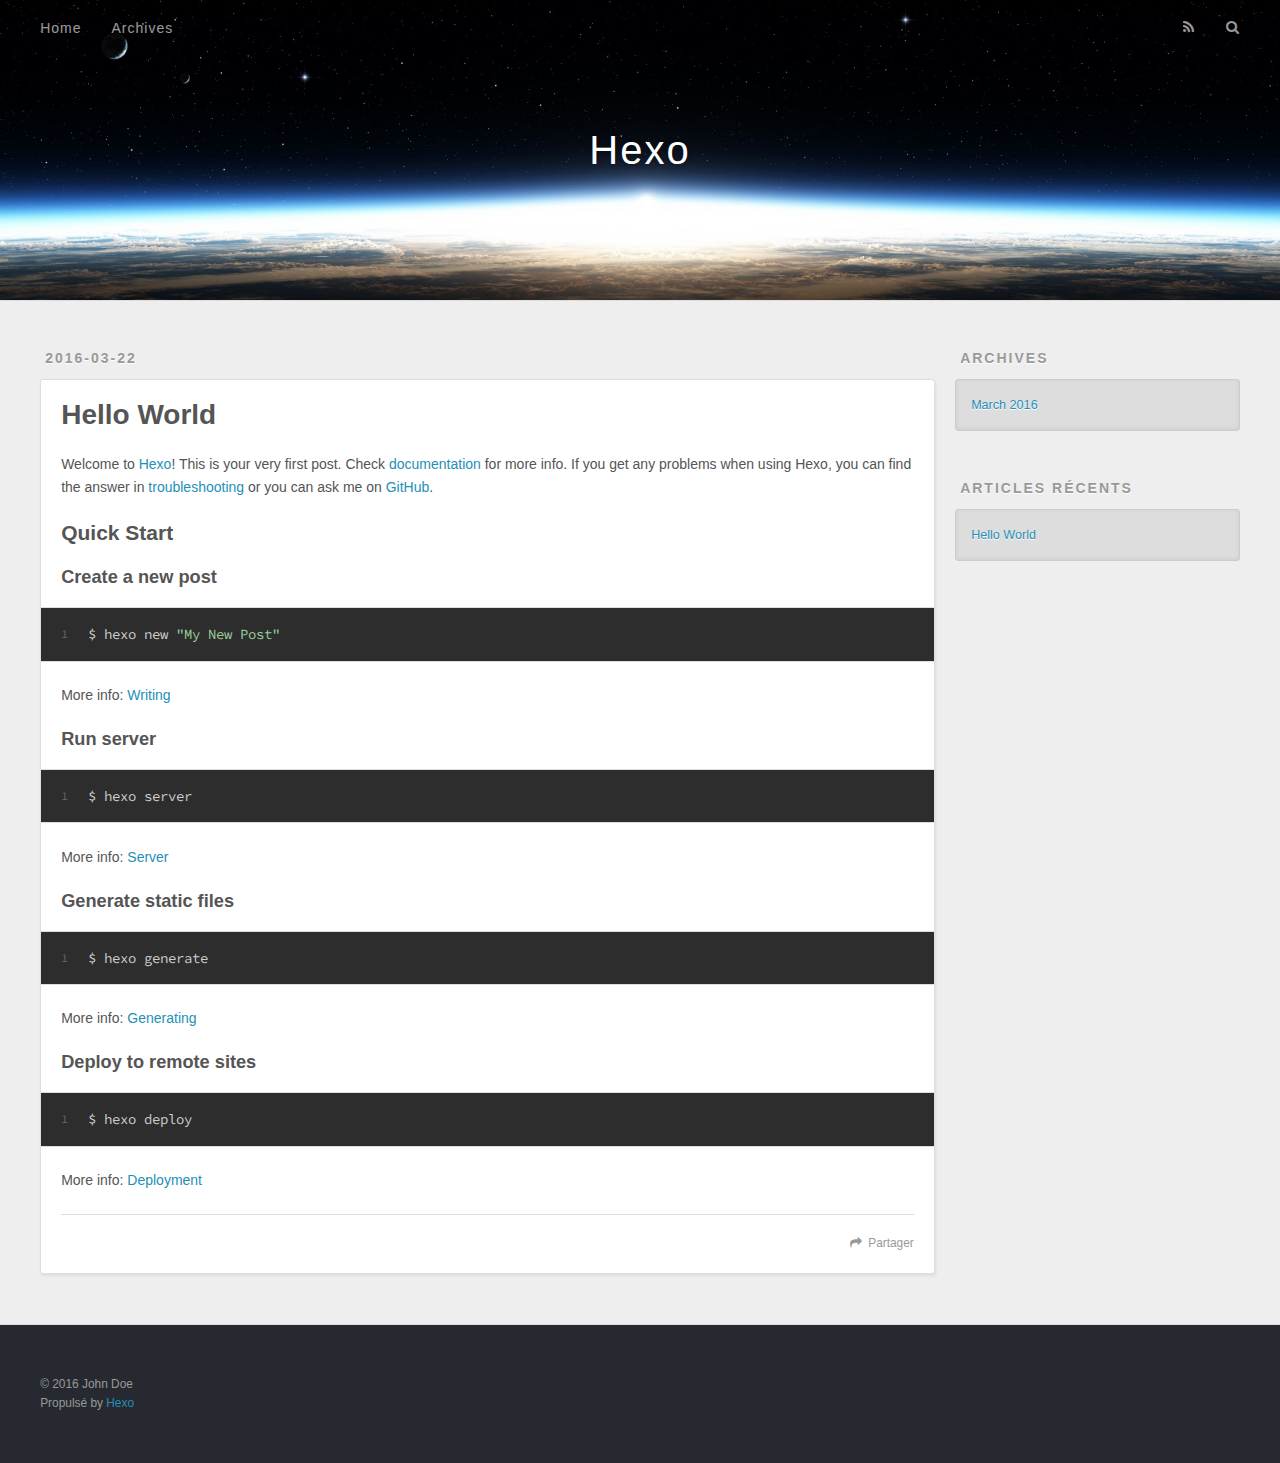
==== commit 85f8ce26: "Site updated: 2016-03-22 23:32:57" ====
--- a/index.html
+++ b/index.html
@@ -51,9 +51,9 @@
       </nav>
       <nav id="sub-nav">
         
-          <a id="nav-rss-link" class="nav-icon" href="/atom.xml" title="RSS Feed"></a>
+          <a id="nav-rss-link" class="nav-icon" href="/atom.xml" title="Flux RSS"></a>
         
-        <a id="nav-search-btn" class="nav-icon" title="Zoeken"></a>
+        <a id="nav-search-btn" class="nav-icon" title="Rechercher"></a>
       </nav>
       <div id="search-form-wrap">
         <form action="//google.com/search" method="get" accept-charset="UTF-8" class="search-form"><input type="search" name="q" results="0" class="search-form-input" placeholder="Search"><button type="submit" class="search-form-submit">&#xF002;</button><input type="hidden" name="sitesearch" value="http://yoursite.com"></form>
@@ -99,7 +99,7 @@
       
     </div>
     <footer class="article-footer">
-      <a data-url="http://yoursite.com/2016/03/22/hello-world/" data-id="cim3kvzt70000fgyjbnyyp4n6" class="article-share-link">Delen</a>
+      <a data-url="http://yoursite.com/2016/03/22/hello-world/" data-id="cim3kyigz0000ftyj4umgd9g0" class="article-share-link">Partager</a>
       
       
     </footer>
@@ -124,7 +124,7 @@
   
     
   <div class="widget-wrap">
-    <h3 class="widget-title">Archieven</h3>
+    <h3 class="widget-title">Archives</h3>
     <div class="widget">
       <ul class="archive-list"><li class="archive-list-item"><a class="archive-list-link" href="/archives/2016/03/">March 2016</a></li></ul>
     </div>
@@ -134,7 +134,7 @@
   
     
   <div class="widget-wrap">
-    <h3 class="widget-title">Recente berichten</h3>
+    <h3 class="widget-title">Articles récents</h3>
     <div class="widget">
       <ul>
         
@@ -155,7 +155,7 @@
   <div class="outer">
     <div id="footer-info" class="inner">
       &copy; 2016 John Doe<br>
-      Powered by <a href="http://hexo.io/" target="_blank">Hexo</a>
+      Propulsé by <a href="http://hexo.io/" target="_blank">Hexo</a>
     </div>
   </div>
 </footer>
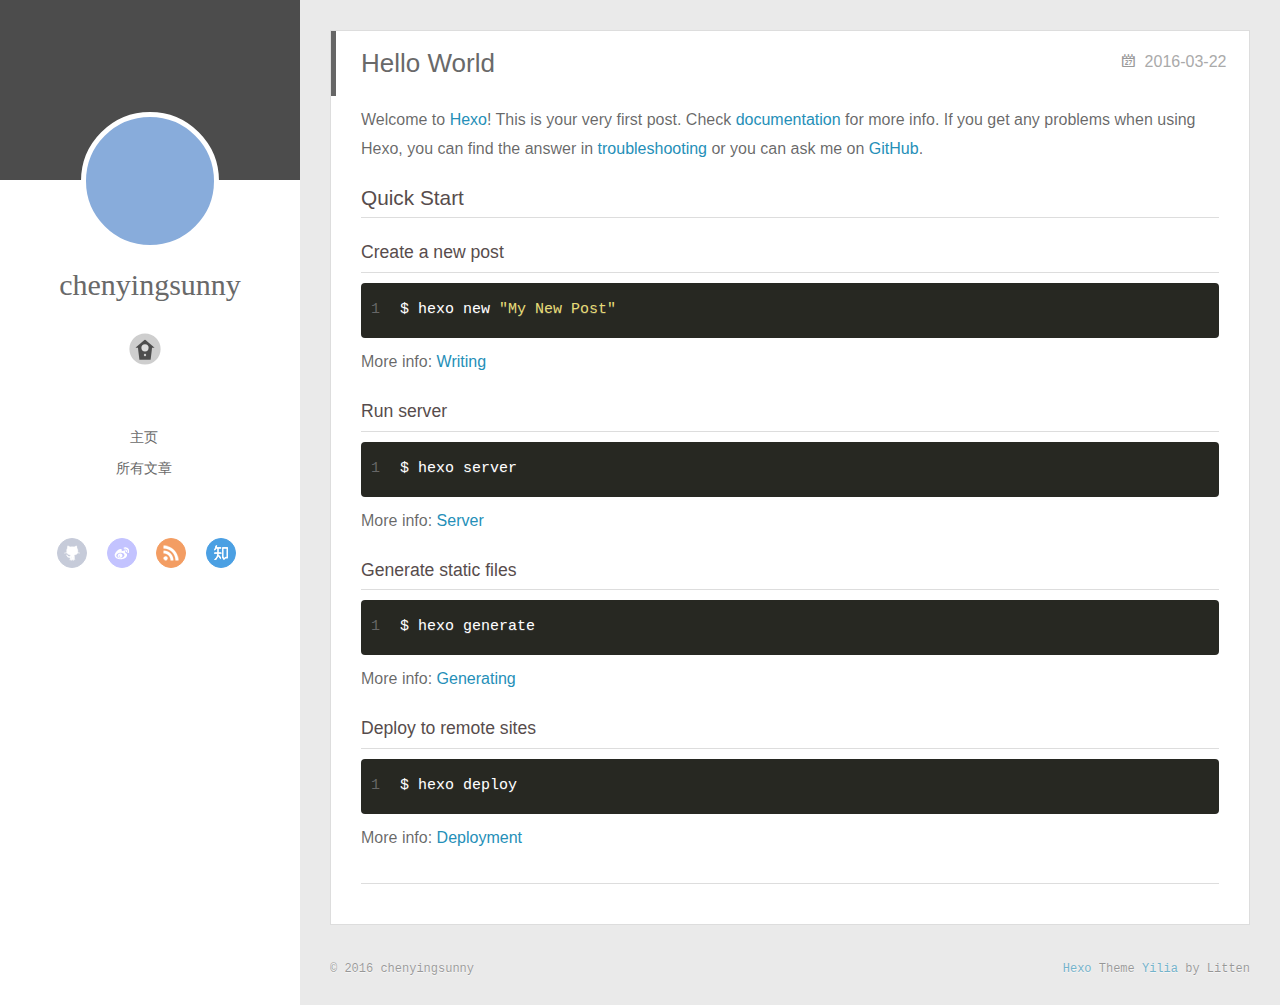
==== commit f66562b9: "Site updated: 2016-04-22 18:48:15" ====
--- a/index.html
+++ b/index.html
@@ -3,6 +3,7 @@
 <head>
   <meta charset="utf-8">
   
+  <meta http-equiv="X-UA-Compatible" content="IE=edge" >
   <title>Hexo</title>
   <meta name="viewport" content="width=device-width, initial-scale=1, maximum-scale=1">
   <meta name="description">
@@ -15,63 +16,191 @@
 <meta name="twitter:title" content="Hexo">
 <meta name="twitter:description">
   
-    <link rel="alternate" href="/atom.xml" title="Hexo" type="application/atom+xml">
+    <link rel="alternative" href="/atom.xml" title="Hexo" type="application/atom+xml">
   
   
     <link rel="icon" href="/favicon.png">
   
-  
-    <link href="//fonts.googleapis.com/css?family=Source+Code+Pro" rel="stylesheet" type="text/css">
-  
   <link rel="stylesheet" href="/css/style.css">
-  
-
 </head>
 
 <body>
   <div id="container">
-    <div id="wrap">
-      <header id="header">
-  <div id="banner"></div>
-  <div id="header-outer" class="outer">
-    <div id="header-title" class="inner">
-      <h1 id="logo-wrap">
-        <a href="/" id="logo">Hexo</a>
-      </h1>
-      
-    </div>
-    <div id="header-inner" class="inner">
-      <nav id="main-nav">
-        <a id="main-nav-toggle" class="nav-icon"></a>
-        
-          <a class="main-nav-link" href="/">Home</a>
-        
-          <a class="main-nav-link" href="/archives">Archives</a>
-        
-      </nav>
-      <nav id="sub-nav">
-        
-          <a id="nav-rss-link" class="nav-icon" href="/atom.xml" title="Flux RSS"></a>
-        
-        <a id="nav-search-btn" class="nav-icon" title="Rechercher"></a>
-      </nav>
-      <div id="search-form-wrap">
-        <form action="//google.com/search" method="get" accept-charset="UTF-8" class="search-form"><input type="search" name="q" results="0" class="search-form-input" placeholder="Search"><button type="submit" class="search-form-submit">&#xF002;</button><input type="hidden" name="sitesearch" value="http://yoursite.com"></form>
-      </div>
-    </div>
-  </div>
-</header>
-      <div class="outer">
-        <section id="main">
+    <div class="left-col">
+    <div class="overlay"></div>
+<div class="intrude-less">
+	<header id="header" class="inner">
+		<a href="/" class="profilepic">
+			
+			<img lazy-src="null" class="js-avatar">
+			
+		</a>
+
+		<hgroup>
+		  <h1 class="header-author"><a href="/">chenyingsunny</a></h1>
+		</hgroup>
+
+		
+
+		
+			<div class="switch-btn">
+				<div class="icon">
+					<div class="icon-ctn">
+						<div class="icon-wrap icon-house" data-idx="0">
+							<div class="birdhouse"></div>
+							<div class="birdhouse_holes"></div>
+						</div>
+						<div class="icon-wrap icon-ribbon hide" data-idx="1">
+							<div class="ribbon"></div>
+						</div>
+						
+						<div class="icon-wrap icon-link hide" data-idx="2">
+							<div class="loopback_l"></div>
+							<div class="loopback_r"></div>
+						</div>
+						
+						
+						<div class="icon-wrap icon-me hide" data-idx="3">
+							<div class="user"></div>
+							<div class="shoulder"></div>
+						</div>
+						
+					</div>
+					
+				</div>
+				<div class="tips-box hide">
+					<div class="tips-arrow"></div>
+					<ul class="tips-inner">
+						<li>Menu</li>
+						<li>Tags</li>
+						
+						<li>Links</li>
+						
+						
+						<li>Über</li>
+						
+					</ul>
+				</div>
+			</div>
+		
+
+		<div class="switch-area">
+			<div class="switch-wrap">
+				<section class="switch-part switch-part1">
+					<nav class="header-menu">
+						<ul>
+						
+							<li><a href="/">主页</a></li>
+				        
+							<li><a href="/archives">所有文章</a></li>
+				        
+						</ul>
+					</nav>
+					<nav class="header-nav">
+						<div class="social">
+							
+								<a class="github" target="_blank" href="#" title="github">github</a>
+					        
+								<a class="weibo" target="_blank" href="#" title="weibo">weibo</a>
+					        
+								<a class="rss" target="_blank" href="#" title="rss">rss</a>
+					        
+								<a class="zhihu" target="_blank" href="#" title="zhihu">zhihu</a>
+					        
+						</div>
+					</nav>
+				</section>
+				
+				
+				<section class="switch-part switch-part2">
+					<div class="widget tagcloud" id="js-tagcloud">
+						
+					</div>
+				</section>
+				
+				
+				
+				<section class="switch-part switch-part3">
+					<div id="js-friends">
+					
+			          <a target="_blank" class="main-nav-link switch-friends-link" href="http://localhost:4000/">郑义的博客</a>
+			        
+			          <a target="_blank" class="main-nav-link switch-friends-link" href="http://localhost:4000/">毛瑞斌的博客</a>
+			        
+			        </div>
+				</section>
+				
+
+				
+				
+				<section class="switch-part switch-part4">
+				
+					<div id="js-aboutme">程序媛一枚</div>
+				</section>
+				
+			</div>
+		</div>
+	</header>				
+</div>
+
+    </div>
+    <div class="mid-col">
+      <nav id="mobile-nav">
+  	<div class="overlay">
+  		<div class="slider-trigger"></div>
+  		<h1 class="header-author js-mobile-header hide">chenyingsunny</h1>
+  	</div>
+	<div class="intrude-less">
+		<header id="header" class="inner">
+			<div class="profilepic">
+			
+				<img lazy-src="null" class="js-avatar">
+			
+			</div>
+			<hgroup>
+			  <h1 class="header-author">chenyingsunny</h1>
+			</hgroup>
+			
+			<nav class="header-menu">
+				<ul>
+				
+					<li><a href="/">主页</a></li>
+		        
+					<li><a href="/archives">所有文章</a></li>
+		        
+		        <div class="clearfix"></div>
+				</ul>
+			</nav>
+			<nav class="header-nav">
+				<div class="social">
+					
+						<a class="github" target="_blank" href="#" title="github">github</a>
+			        
+						<a class="weibo" target="_blank" href="#" title="weibo">weibo</a>
+			        
+						<a class="rss" target="_blank" href="#" title="rss">rss</a>
+			        
+						<a class="zhihu" target="_blank" href="#" title="zhihu">zhihu</a>
+			        
+				</div>
+			</nav>
+		</header>				
+	</div>
+</nav>
+
+      <div class="body-wrap">
   
     <article id="post-hello-world" class="article article-type-post" itemscope itemprop="blogPost">
-  <div class="article-meta">
-    <a href="/2016/03/22/hello-world/" class="article-date">
-  <time datetime="2016-03-22T06:11:08.000Z" itemprop="datePublished">2016-03-22</time>
+  
+    <div class="article-meta">
+      <a href="/2016/03/22/hello-world/" class="article-date">
+  	<time datetime="2016-03-22T06:11:08.000Z" itemprop="datePublished">2016-03-22</time>
 </a>
-    
-  </div>
+    </div>
+  
   <div class="article-inner">
+    
+      <input type="hidden" class="isFancy" />
     
     
       <header class="article-header">
@@ -83,6 +212,7 @@
   
 
       </header>
+      
     
     <div class="article-entry" itemprop="articleBody">
       
@@ -98,85 +228,89 @@
 
       
     </div>
-    <footer class="article-footer">
-      <a data-url="http://yoursite.com/2016/03/22/hello-world/" data-id="cim3kyigz0000ftyj4umgd9g0" class="article-share-link">Partager</a>
-      
-      
-    </footer>
+    
+    <div class="article-info article-info-index">
+      
+      
+      
+
+      
+      <div class="clearfix"></div>
+    </div>
+    
   </div>
   
 </article>
 
 
-  
-
-</section>
-        
-          <aside id="sidebar">
-  
-    
-
-  
-    
-
-  
-    
-  
-    
-  <div class="widget-wrap">
-    <h3 class="widget-title">Archives</h3>
-    <div class="widget">
-      <ul class="archive-list"><li class="archive-list-item"><a class="archive-list-link" href="/archives/2016/03/">March 2016</a></li></ul>
-    </div>
-  </div>
-
-
-  
-    
-  <div class="widget-wrap">
-    <h3 class="widget-title">Articles récents</h3>
-    <div class="widget">
-      <ul>
-        
-          <li>
-            <a href="/2016/03/22/hello-world/">Hello World</a>
-          </li>
-        
-      </ul>
-    </div>
-  </div>
-
-  
-</aside>
-        
-      </div>
+
+
+
+
+
+
+
+  
+  
+</div>
       <footer id="footer">
-  
   <div class="outer">
-    <div id="footer-info" class="inner">
-      &copy; 2016 John Doe<br>
-      Propulsé by <a href="http://hexo.io/" target="_blank">Hexo</a>
+    <div id="footer-info">
+    	<div class="footer-left">
+    		&copy; 2016 chenyingsunny
+    	</div>
+      	<div class="footer-right">
+      		<a href="http://hexo.io/" target="_blank">Hexo</a>  Theme <a href="https://github.com/litten/hexo-theme-yilia" target="_blank">Yilia</a> by Litten
+      	</div>
     </div>
   </div>
 </footer>
     </div>
-    <nav id="mobile-nav">
-  
-    <a href="/" class="mobile-nav-link">Home</a>
-  
-    <a href="/archives" class="mobile-nav-link">Archives</a>
-  
-</nav>
-    
-
-<script src="//ajax.googleapis.com/ajax/libs/jquery/2.0.3/jquery.min.js"></script>
-
-
+    
   <link rel="stylesheet" href="/fancybox/jquery.fancybox.css">
-  <script src="/fancybox/jquery.fancybox.pack.js"></script>
-
-
-<script src="/js/script.js"></script>
+
+
+<script>
+	var yiliaConfig = {
+		fancybox: true,
+		mathjax: true,
+		animate: true,
+		isHome: true,
+		isPost: false,
+		isArchive: false,
+		isTag: false,
+		isCategory: false,
+		open_in_new: false
+	}
+</script>
+<script src="http://7.url.cn/edu/jslib/comb/require-2.1.6,jquery-1.9.1.min.js"></script>
+<script src="/js/main.js"></script>
+
+
+
+
+
+
+<script type="text/x-mathjax-config">
+MathJax.Hub.Config({
+    tex2jax: {
+        inlineMath: [ ['$','$'], ["\\(","\\)"]  ],
+        processEscapes: true,
+        skipTags: ['script', 'noscript', 'style', 'textarea', 'pre', 'code']
+    }
+});
+
+MathJax.Hub.Queue(function() {
+    var all = MathJax.Hub.getAllJax(), i;
+    for(i=0; i < all.length; i += 1) {
+        all[i].SourceElement().parentNode.className += ' has-jax';                 
+    }       
+});
+</script>
+
+<script type="text/javascript" src="http://cdn.mathjax.org/mathjax/latest/MathJax.js?config=TeX-AMS-MML_HTMLorMML">
+</script>
+
 
   </div>
 </body>
--- a/css/style.css
+++ b/css/style.css
@@ -8,6 +8,13 @@
 }
 body:after {
   clear: both;
+}
+@font-face {
+  font-family: 'FontAwesome';
+  src: url("fonts/fontawesome-webfont.eot");
+  src: url("fonts/fontawesome-webfont.eot?#iefix") format("embedded-opentype"), url("fonts/fontawesome-webfont.woff") format("woff"), url("fonts/fontawesome-webfont.ttf") format("truetype"), url("fonts/fontawesome-webfont.svgz#FontAwesomeRegular") format("svg"), url("fonts/fontawesome-webfont.svg#FontAwesomeRegular") format("svg");
+  font-weight: normal;
+  font-style: normal;
 }
 html,
 body,
@@ -100,6 +107,13 @@
 a img {
   border: none;
 }
+ol {
+  list-style: decimal;
+  padding-left: 20px;
+}
+ul {
+  list-style: none;
+}
 input,
 button {
   margin: 0;
@@ -123,998 +137,1342 @@
   height: 100%;
 }
 body {
-  background: #eee;
-  font: 14px "Helvetica Neue", Helvetica, Arial, sans-serif;
-  -webkit-text-size-adjust: 100%;
-}
-.outer {
-  max-width: 1220px;
-  margin: 0 auto;
-  padding: 0 20px;
-}
-.outer:before,
-.outer:after {
+  font-family: "微软雅黑", "HelveticaNeue-Light", "Helvetica Neue Light", "Helvetica Neue", Helvetica, Arial, sans-serif;
+  font-size: 16px;
+  background: #fff;
+  color: rgba(0,0,0,0.6);
+  -webkit-overflow-scrolling: touch;
+}
+h1,
+h2,
+h3 {
+  display: block;
+}
+h1 {
+  font-size: 1.5em;
+}
+h2 {
+  font-size: 1.3em;
+}
+h3 {
+  font-size: 1.1em;
+}
+h4,
+h5,
+h6 {
+  font-size: 1em;
+}
+a {
+  text-decoration: none;
+  outline-width: 0;
+  color: #258fb8;
+  outline: none;
+}
+.alignleft {
+  float: left;
+}
+.alignright {
+  float: right;
+}
+.clearfix {
+  *zoom: 1;
+}
+.clearfix:after {
   content: "";
   display: table;
-}
-.outer:after {
   clear: both;
 }
 .inner {
-  display: inline;
-  float: left;
-  width: 98.33333333333333%;
-  margin: 0 0.833333333333333%;
-}
-.left,
-.alignleft {
-  float: left;
-}
-.right,
-.alignright {
-  float: right;
-}
-.clear {
-  clear: both;
+  width: 1000px;
+  margin: 0 auto;
+}
+.hide {
+  display: none;
+}
+@media screen and (max-width: 1040px) {
+  .inner {
+    width: 100%;
+  }
 }
 #container {
   position: relative;
-}
-.mobile-nav-on {
+  min-height: 100%;
+}
+#container #mobile-nav {
+  display: none;
+}
+#container #mobile-nav .overlay {
+  height: 110px;
+  position: absolute;
+  width: 100%;
+  background: #4d4d4d;
+}
+#container #mobile-nav .overlay.fixed {
+  position: fixed;
+  height: 42px;
+  z-index: 99;
+}
+#container #mobile-nav #header {
+  padding: 10px 0 0 0;
+}
+#container #mobile-nav #header .profilepic {
+  display: block;
+  position: relative;
+  z-index: 100;
+}
+#container #mobile-nav #header .header-menu {
+  height: auto;
+  margin: 10px;
+}
+#container #mobile-nav #header .header-menu ul {
+  text-align: center;
+  cursor: default;
+}
+#container #mobile-nav #header .header-menu li {
+  display: inline-block;
+  margin: 3px;
+}
+#container .left-col {
+  background: #fff;
+  width: 300px;
+  position: fixed;
+  opacity: 1;
+  -webkit-transition: all 0.2s ease-in;
+  -moz-transition: all 0.2s ease-in;
+  -ms-transition: all 0.2s ease-in;
+  transition: all 0.2s ease-in;
+  height: 100%;
+}
+#container .left-col .overlay {
+  width: 100%;
+  height: 180px;
+  background-color: #000;
+  position: absolute;
+  opacity: 0.7;
+}
+#container .left-col .intrude-less {
+  width: 76%;
+  text-align: center;
+  margin: 112px auto 0;
+}
+#container .mid-col {
+  position: absolute;
+  right: 0;
+  min-height: 100%;
+  background: #eaeaea;
+  left: 300px;
+  width: auto;
+}
+@media screen and (max-width: 800px) {
+  #container .left-col {
+    display: none;
+  }
+  #container .mid-col {
+    left: 0;
+  }
+  #container #header .header-nav {
+    position: relative;
+  }
+  #container .header-author.fixed {
+    position: fixed;
+    top: -13px;
+    width: 100%;
+    color: #ddd;
+  }
+  #container .overlay .slider-trigger {
+    position: absolute;
+    z-index: 101;
+    bottom: 0;
+    left: 0;
+    width: 42px;
+    height: 42px;
+  }
+  #container .overlay .slider-trigger:hover {
+    background: #444;
+  }
+  #container .overlay .slider-trigger:before {
+    color: #ddd;
+    content: "\f00b";
+    font: 16px FontAwesome;
+    width: 16px;
+    height: 16px;
+    margin-left: 9px;
+    margin-top: 14px;
+    display: block;
+  }
+  #container .article-header {
+    border-left: none;
+    padding: 0;
+    border-bottom: 1px dotted #ddd;
+  }
+  #container .article-header h1 {
+    margin-bottom: 10px;
+  }
+  #container .header-subtitle {
+    padding: 0 24px;
+  }
+  #container .article-info-index.article-info {
+    padding-top: 10px;
+    margin: 0;
+    border-top: 1px solid #ddd;
+  }
+  #container .article-info-post.article-info {
+    margin: 0;
+    padding-top: 10px;
+    border: none;
+  }
+  #container .article-more-link a {
+    float: right;
+  }
+  #container #viewer-box .viewer-box-l {
+    font-size: 14px;
+  }
+  #container .article {
+    padding: 10px;
+    margin: 10px;
+    font-size: 14px;
+  }
+  #container .article .article-entry {
+    padding-left: 0;
+    padding-right: 0;
+    padding-top: 10px;
+  }
+  #container .article .article-title {
+    font-size: 18px;
+    max-width: 185px;
+    display: block;
+    margin: 0;
+  }
+  #container .article .article-meta {
+    width: auto;
+    height: 30px;
+    margin-top: -5px;
+    position: ralative;
+  }
+  #container .article .article-meta .article-date {
+    font-size: 12px;
+    -webkit-border-radius: 0;
+    border-radius: 0;
+    color: #666;
+    background: none;
+    height: auto;
+    padding: 0;
+    margin: 0;
+    width: 100%;
+    text-align: left;
+    margin-left: 10px;
+  }
+  #container .article .article-meta .article-date time {
+    width: auto;
+    float: right;
+    margin-right: 10px;
+  }
+  #container .article .article-meta .article-tag-list {
+    margin-top: 7px;
+    position: absolute;
+    right: 10px;
+    top: 0;
+  }
+  #container .article .article-meta .article-tag-list:before {
+    float: left;
+    margin-top: 1px;
+    left: 0;
+  }
+  #container .article .article-meta .article-tag-list .article-tag-list-item {
+    float: left;
+    padding-left: 0;
+    width: auto;
+    max-width: 83px;
+  }
+  #container .article .article-meta .article-category {
+    margin-top: 7px;
+    position: absolute;
+    right: 10px;
+    top: -30px;
+  }
+  #container .article .article-meta .article-category:before {
+    float: left;
+    margin-top: 1px;
+    left: 15px;
+  }
+  #container .article .article-meta .article-category .article-category-link {
+    max-width: 83px;
+    width: auto;
+    padding-left: 10px;
+  }
+  #container .article .article-nav-link-wrap {
+    margin: 5px 0;
+  }
+  #container .article .article-nav-link-wrap strong {
+    float: left;
+    margin-right: 5px;
+  }
+  #container .article #article-nav-older {
+    float: none;
+    display: block;
+  }
+  #container .share {
+    padding: 3px 10px;
+  }
+  #container .duoshuo {
+    padding: 0 13px;
+  }
+  #container #disqus_thread {
+    padding: 0 13px;
+  }
+  #container #mobile-nav {
+    display: block;
+  }
+  #container #page-nav .extend {
+    opacity: 1;
+  }
+  #container .instagram .open-ins {
+    left: 2px;
+    top: -30px;
+    color: #aaa;
+  }
+  #container .info-on-right {
+    float: initial;
+  }
+  #container .archives-wrap {
+    margin: 10px 10px 0px;
+    padding: 10px;
+  }
+  #container .archives-wrap .archive-article-title {
+    font-size: 14px;
+  }
+  #container .archives-wrap .archive-year-wrap {
+    position: relative;
+    padding: 0 0 0 0;
+  }
+  #container .archives-wrap .archive-year-wrap a {
+    padding: 0 0 0 0;
+  }
+  #container .archives-wrap .article-meta .archive-article-date {
+    font-size: 12px;
+    margin-right: 10px;
+    margin-top: -5px;
+  }
+  #container .archives-wrap .article-meta .article-tag-list-link {
+    font-size: 12px;
+  }
+  #container .archives .archive-article {
+    padding: 10px 0;
+    margin-left: 0;
+  }
+  #container #footer .footer-left {
+    float: initial;
+    margin-bottom: 10px;
+  }
+  #container #footer .footer-right {
+    float: initial;
+  }
+}
+.header-author {
+  text-align: center;
+  margin: 0.67em 0;
+  font-family: Roboto, "Roboto", serif;
+  font-size: 30px;
+  -webkit-transition: 0.3s;
+  -moz-transition: 0.3s;
+  -ms-transition: 0.3s;
+  transition: 0.3s;
+}
+#header {
+  width: 100%;
+}
+#header a {
+  color: #696969;
+}
+#header a:hover {
+  color: #b0a0aa;
+}
+#header .profilepic {
+  text-align: center;
+  display: block;
+  border: 5px solid #fff;
+  -webkit-border-radius: 300px;
+  border-radius: 300px;
+  width: 128px;
+  height: 128px;
+  margin: 0 auto;
+  position: relative;
   overflow: hidden;
-}
-#wrap {
+  background: #88acdb;
+  -webkit-transition: all 0.2s ease-in;
+  display: -webkit-box;
+  -webkit-box-orient: horizontal;
+  -webkit-box-pack: center;
+  -webkit-box-align: center;
+  text-align: center;
+}
+#header .profilepic img {
+  width: 20%;
+  height: 20%;
+  -webkit-border-radius: 300px;
+  border-radius: 300px;
+  opacity: 0;
+  -webkit-transition: all 0.2s ease-in;
+}
+#header .profilepic img.show {
+  width: 100%;
   height: 100%;
+  opacity: 1;
+}
+#header .header-subtitle {
+  text-align: center;
+  color: #999;
+  font-size: 14px;
+  line-height: 25px;
+  overflow: hidden;
+  text-overflow: ellipsis;
+  display: -webkit-box;
+  -webkit-line-clamp: 2;
+  -webkit-box-orient: vertical;
+}
+#header .header-menu {
+  font-weight: 300;
+  line-height: 31px;
+  cursor: pointer;
+  text-transform: uppercase;
+  float: none;
+  min-height: 150px;
+  margin-left: -12px;
+  text-align: center;
+  display: -webkit-box;
+  -webkit-box-orient: horizontal;
+  -webkit-box-pack: center;
+  -webkit-box-align: center;
+}
+#header .header-menu li {
+  cursor: default;
+}
+#header .header-menu li a {
+  font-size: 14px;
+  min-width: 300px;
+}
+#header .switch-area {
+  position: relative;
   width: 100%;
-  position: absolute;
-  top: 0;
+  overflow: hidden;
+  min-height: 500px;
+  font-size: 14px;
+}
+#header .switch-area .switch-wrap {
+  -webkit-transition: -webkit-transform 0.3s ease-in;
+  -moz-transition: -moz-transform 0.3s ease-in;
+  -ms-transition: -ms-transform 0.3s ease-in;
+  transition: transform 0.3s ease-in;
+  position: relative;
+}
+#header .turn-left {
+  -webkit-transform: translate(-100%, 0);
+  -moz-transform: translate(-100%, 0);
+  -ms-transform: translate(-100%, 0);
+  transform: translate(-100%, 0);
+}
+#header .header-nav {
+  width: 100%;
+  position: absolute;
+  -webkit-transition: -webkit-transform 0.3s ease-in;
+  -moz-transition: -moz-transform 0.3s ease-in;
+  -ms-transition: -ms-transform 0.3s ease-in;
+  transition: transform 0.3s ease-in;
+}
+#header .header-nav .social {
+  margin-right: 15px;
+  margin-top: 10px;
+  text-align: center;
+}
+#header .header-nav .social a {
+  -webkit-border-radius: 50%;
+  border-radius: 50%;
+  display: -moz-inline-stack;
+  display: inline-block;
+  vertical-align: middle;
+  *vertical-align: auto;
+  zoom: 1;
+  *display: inline;
+  text-indent: -9999px;
+  margin: 0 8px 15px 8px;
+  opacity: 0.7;
+  width: 28px;
+  height: 28px;
+  -webkit-transition: 0.3s;
+  -moz-transition: 0.3s;
+  -ms-transition: 0.3s;
+  transition: 0.3s;
+}
+#header .header-nav .social a:hover {
+  opacity: 1;
+}
+#header .header-nav .social a:last-of-type {
+  margin-right: 0;
+}
+#header .header-nav .social a.weibo {
+  background: url("/img/weibo.png") center no-repeat #aaf;
+  border: 1px solid #aaf;
+}
+#header .header-nav .social a.weibo:hover {
+  border: 1px solid #aaf;
+}
+#header .header-nav .social a.rss {
+  background: url("/img/rss.png") center no-repeat #ef7522;
+  border: 1px solid #ef7522;
+}
+#header .header-nav .social a.rss:hover {
+  border: 1px solid #cf5d0f;
+}
+#header .header-nav .social a.github {
+  background: url("/img/github.png") center no-repeat #afb6ca;
+  border: 1px solid #afb6ca;
+}
+#header .header-nav .social a.github:hover {
+  border: 1px solid #909ab6;
+}
+#header .header-nav .social a.facebook {
+  background: url("/img/facebook.png") center no-repeat #3b5998;
+  border: 1px solid #3b5998;
+}
+#header .header-nav .social a.facebook:hover {
+  border: 1px solid #2d4373;
+}
+#header .header-nav .social a.google {
+  background: url("/img/google.png") center no-repeat #c83d20;
+  border: 1px solid #c83d20;
+}
+#header .header-nav .social a.google:hover {
+  border: 1px solid #9c3019;
+}
+#header .header-nav .social a.twitter {
+  background: url("/img/twitter.png") center no-repeat #55cff8;
+  border: 1px solid #55cff8;
+}
+#header .header-nav .social a.twitter:hover {
+  border: 1px solid #24c1f6;
+}
+#header .header-nav .social a.linkedin {
+  background: url("/img/linkedin.png") center no-repeat #005a87;
+  border: 1px solid #005a87;
+}
+#header .header-nav .social a.linkedin:hover {
+  border: 1px solid #006b98;
+}
+#header .header-nav .social a.zhihu {
+  background: url("/img/zhihu.png") center no-repeat #0078d8;
+  border: 1px solid #0078d8;
+}
+#header .header-nav .social a.zhihu:hover {
+  border: 1px solid #0078d8;
+}
+#header .header-nav .social a.douban {
+  background: url("/img/douban.png") center no-repeat #06c611;
+  border: 1px solid #06c611;
+}
+#header .header-nav .social a.douban:hover {
+  border: 1px solid #06c611;
+}
+#header .header-nav .social a.mail {
+  background: url("/img/mail.png") center no-repeat #005a87;
+  border: 1px solid #005a87;
+}
+#header .header-nav .social a.mail:hover {
+  border: 1px solid #006b98;
+}
+#header .switch-part {
+  width: 100%;
+  position: absolute;
+}
+#header .switch-part1 {
   left: 0;
-  -webkit-transition: 0.2s ease-out;
-  -moz-transition: 0.2s ease-out;
-  -ms-transition: 0.2s ease-out;
-  transition: 0.2s ease-out;
-  z-index: 1;
-  background: #eee;
-}
-.mobile-nav-on #wrap {
-  left: 280px;
-}
-@media screen and (min-width: 768px) {
-  #main {
-    display: inline;
-    float: left;
-    width: 73.33333333333333%;
-    margin: 0 0.833333333333333%;
-  }
-}
-.article-date,
-.article-category-link,
-.archive-year,
-.widget-title {
-  text-decoration: none;
-  text-transform: uppercase;
-  letter-spacing: 2px;
-  color: #999;
-  margin-bottom: 1em;
-  margin-left: 5px;
-  line-height: 1em;
-  text-shadow: 0 1px #fff;
-  font-weight: bold;
-}
-.article-inner,
-.archive-article-inner {
-  background: #fff;
-  -webkit-box-shadow: 1px 2px 3px #ddd;
-  box-shadow: 1px 2px 3px #ddd;
-  border: 1px solid #ddd;
+}
+#header .switch-part2 {
+  left: 100%;
+  top: 20px;
+  overlay-x: hidden;
+  overflow-y: auto;
+  max-height: 200px;
+}
+#header .switch-part3 {
+  left: 200%;
+  line-height: 30px;
+}
+#header .switch-part3 .switch-friends-link {
+  margin-right: 9px;
   -webkit-border-radius: 3px;
   border-radius: 3px;
-}
-.article-entry h1,
-.widget h1 {
-  font-size: 2em;
-}
-.article-entry h2,
-.widget h2 {
-  font-size: 1.5em;
-}
-.article-entry h3,
-.widget h3 {
-  font-size: 1.3em;
-}
-.article-entry h4,
-.widget h4 {
-  font-size: 1.2em;
-}
-.article-entry h5,
-.widget h5 {
-  font-size: 1em;
-}
-.article-entry h6,
-.widget h6 {
-  font-size: 1em;
+  padding: 5px;
+}
+#header .switch-part3 .switch-friends-link:hover {
+  background: #88acdb;
+  color: #fff;
+}
+#header .switch-part4 {
+  left: 300%;
+  text-align: left;
+  line-height: 30px;
+}
+.duoshuo {
+  padding: 0 40px;
+}
+#disqus_thread {
+  padding: 0 40px;
+}
+.archives-wrap {
+  position: relative;
+  margin: 0 30px;
+  padding-right: 60px;
+  border-bottom: 1px solid #eee;
+  background: #fff;
+}
+.archives-wrap:first-child {
+  margin-top: 30px;
+}
+.archives-wrap:last-child {
+  margin-bottom: 80px;
+}
+.archives-wrap .archive-year-wrap {
+  line-height: 35px;
+  width: 200px;
+  position: absolute;
+  padding-top: 15px;
+  font-size: 1.8em;
+}
+.archives-wrap .archive-year-wrap a {
+  color: #666;
+  font-weight: bold;
+  padding-left: 48px;
+}
+.archives {
+  position: relative;
+}
+.archives .article-info {
+  border: none;
+}
+.archives .archive-article {
+  margin-left: 200px;
+  padding: 20px 0;
+  border-bottom: 1px solid #eee;
+  border-top: 1px solid #fff;
+  position: relative;
+}
+.archives .archive-article:first-child {
+  border-top: none;
+}
+.archives .archive-article:last-child {
+  border-bottom: none;
+}
+.archives .archive-article-title {
+  font-size: 16px;
+  color: #333;
+  -webkit-transition: color 0.3s;
+  -moz-transition: color 0.3s;
+  -ms-transition: color 0.3s;
+  transition: color 0.3s;
+}
+.archives .archive-article-title:hover {
+  color: #657b83;
+}
+.archives .archive-article-title span {
+  display: block;
+  color: #a8a8a8;
+  font-size: 12px;
+  line-height: 14px;
+  height: 7px;
+  padding-left: 2px;
+}
+.archives .archive-article-title span:before {
+  display: inline-block;
+  content: "“";
+  font-family: serif;
+  font-size: 30px;
+  float: left;
+  margin: 4px 4px 0 -12px;
+  color: #c8c8c8;
+}
+.archive-article-inner .archive-article-header {
+  position: relative;
+}
+.archive-article-inner .article-meta {
+  position: relative;
+  float: right;
+  margin-top: -10px;
+  color: #555;
+  background: none;
+  text-align: right;
+  width: auto;
+}
+.archive-article-inner .article-meta .article-date time {
+  color: #aaa;
+}
+.archive-article-inner .article-meta .archive-article-date,
+.archive-article-inner .article-meta .article-tag-list {
+  margin-right: 30px;
+  display: -moz-inline-stack;
+  display: inline-block;
+  vertical-align: middle;
+  zoom: 1;
+  color: #666;
+  font-size: 14px;
+}
+.archive-article-inner .article-meta .archive-article-date {
+  cursor: default;
+  font-size: 12px;
+  margin-bottom: 5px;
+  margin-top: -10px;
+}
+.archive-article-inner .article-meta .archive-article-date time:before {
+  content: "\f073";
   color: #999;
-}
-.article-entry hr,
-.widget hr {
-  border: 1px dashed #ddd;
-}
-.article-entry strong,
-.widget strong {
-  font-weight: bold;
-}
-.article-entry em,
-.widget em,
-.article-entry cite,
-.widget cite {
+  position: relative;
+  margin-right: 10px;
+  font: 16px FontAwesome;
+}
+.archive-article-inner .article-meta .article-category:before {
+  float: left;
+  margin-top: 1px;
+  left: 15px;
+}
+.archive-article-inner .article-meta .article-category .article-category-link {
+  width: auto;
+  max-width: 83px;
+  padding-left: 10px;
+}
+.archive-article-inner .article-meta .article-tag-list {
+  margin-top: 0px;
+}
+.archive-article-inner .article-meta .article-tag-list:before {
+  left: 15px;
+}
+.archive-article-inner .article-meta .article-tag-list .article-tag-list-item {
+  display: inline-block;
+  width: auto;
+  max-width: 83px;
+  padding-left: 8px;
+  font-size: 12px;
+}
+.body-wrap {
+  margin-bottom: 80px;
+}
+.article {
+  margin: 30px;
+  position: relative;
+  border: 1px solid #ddd;
+  background: #fff;
+  -webkit-transition: all 0.2s ease-in;
+}
+.article.show {
+  visibility: visible;
+  -webkit-animation: cd-bounce-1 0.6s;
+  -moz-animation: cd-bounce-1 0.6s;
+  -webkit-animation: cd-bounce-1 0.6s;
+  -moz-animation: cd-bounce-1 0.6s;
+  -ms-animation: cd-bounce-1 0.6s;
+  animation: cd-bounce-1 0.6s;
+}
+.article.hidden {
+  visibility: hidden;
+}
+.article img {
+  max-width: 100%;
+}
+@-webkit-keyframes cd-bounce-1 {
+  0% {
+    opacity: 0;
+    -webkit-transform: scale(1);
+  }
+  60% {
+    opacity: 1;
+    -webkit-transform: scale(1.01);
+  }
+  100% {
+    -webkit-transform: scale(1);
+  }
+}
+@-moz-keyframes cd-bounce-1 {
+  0% {
+    opacity: 0;
+    -moz-transform: scale(1);
+  }
+  60% {
+    opacity: 1;
+    -moz-transform: scale(1.01);
+  }
+  100% {
+    -moz-transform: scale(1);
+  }
+}
+.article-index {
+  margin-left: 200px;
+  padding: 15px 0;
+  margin-right: 75px;
+}
+.article-index .brief {
+  display: block;
+  color: #a8a8a8;
+  font-size: 12px;
+  line-height: 14px;
+  height: 7px;
+  padding-left: 2px;
+}
+.article-index .brief:before {
+  display: inline-block;
+  content: "“";
+  font-family: serif;
+  font-size: 30px;
+  float: left;
+  margin: 4px 4px 0 -12px;
+  color: #c8c8c8;
+}
+.article-title {
+  color: #696969;
+  margin-left: 0px;
+  font-weight: 300;
+  line-height: 35px;
+  margin-bottom: 20px;
+  font-size: 26px;
+  -webkit-transition: color 0.3s;
+  -moz-transition: color 0.3s;
+  -o-transition: color 0.3s;
+  -webkit-transition: color 0.3s;
+  -moz-transition: color 0.3s;
+  -ms-transition: color 0.3s;
+  transition: color 0.3s;
+}
+.article-title:hover {
+  color: #b0a0aa;
+}
+.article-inner {
+  position: relative;
+  margin-bottom: 20px;
+}
+.article-header {
+  border-left: 5px solid;
+  padding: 15px 0px 15px 25px;
+}
+.article-info.info-on-right {
+  margin: 10px 0 0 0;
+  float: right;
+}
+.article-info-index.article-info {
+  padding-top: 20px;
+  margin: 30px 30px 0 30px;
+  border-top: 1px solid #ddd;
+}
+.article-info-post.article-info {
+  padding: 0;
+  border: none;
+  margin: -30px 0 20px 30px;
+}
+.article-entry {
+  line-height: 1.8em;
+  padding-right: 30px;
+  padding-left: 30px;
+}
+.article-entry p {
+  margin-top: 10px;
+}
+.article-entry p code,
+.article-entry li code {
+  padding: 1px 3px;
+  margin: 0 3px;
+  background: #ddd;
+  border: 1px solid #ccc;
+  font-family: Menlo, Monaco, "Andale Mono", "lucida console", "Courier New", monospace;
+  word-wrap: break-word;
+  font-size: 14px;
+}
+.article-entry blockquote {
+  background: #ddd;
+  border-left: 5px solid #ccc;
+  padding: 15px 20px;
+  margin-top: 10px;
+  border-left: 5px solid #657b83;
+  background: #f6f6f6;
+}
+.article-entry blockquote p {
+  margin-top: 0;
+}
+.article-entry em {
   font-style: italic;
 }
-.article-entry sup,
-.widget sup,
-.article-entry sub,
-.widget sub {
-  font-size: 0.75em;
-  line-height: 0;
-  position: relative;
-  vertical-align: baseline;
-}
-.article-entry sup,
-.widget sup {
-  top: -0.5em;
-}
-.article-entry sub,
-.widget sub {
-  bottom: -0.2em;
-}
-.article-entry small,
-.widget small {
-  font-size: 0.85em;
-}
-.article-entry acronym,
-.widget acronym,
-.article-entry abbr,
-.widget abbr {
-  border-bottom: 1px dotted;
+.article-entry ul li:before {
+  content: "";
+  width: 6px;
+  height: 6px;
+  border: 1px solid #999;
+  -webkit-border-radius: 10px;
+  border-radius: 10px;
+  background: #aaa;
+  display: inline-block;
+  margin-right: 10px;
+  float: left;
+  margin-top: 12px;
 }
 .article-entry ul,
-.widget ul,
-.article-entry ol,
-.widget ol,
-.article-entry dl,
-.widget dl {
-  margin: 0 20px;
-  line-height: 1.6em;
-}
-.article-entry ul ul,
-.widget ul ul,
-.article-entry ol ul,
-.widget ol ul,
-.article-entry ul ol,
-.widget ul ol,
-.article-entry ol ol,
-.widget ol ol {
-  margin-top: 0;
-  margin-bottom: 0;
-}
-.article-entry ul,
-.widget ul {
-  list-style: disc;
-}
-.article-entry ol,
-.widget ol {
-  list-style: decimal;
-}
-.article-entry dt,
-.widget dt {
-  font-weight: bold;
-}
-#header {
-  height: 300px;
-  position: relative;
+.article-entry ol {
+  font-size: 14px;
+  margin: 10px 0px;
+}
+.article-entry li ul,
+.article-entry li ol {
+  margin-left: 30px;
+}
+.article-entry li ul li:before,
+.article-entry li ol li:before {
+  content: "";
+  background: #dedede;
+}
+.article-entry h1 {
+  margin-top: 30px;
+}
+.article-entry h2 {
+  margin-top: 20px;
+  font-weight: 300;
+  color: #574c4c;
+  padding-bottom: 5px;
   border-bottom: 1px solid #ddd;
 }
-#header:before,
-#header:after {
-  content: "";
-  position: absolute;
-  left: 0;
-  right: 0;
-  height: 40px;
-}
-#header:before {
-  top: 0;
-  background: -webkit-linear-gradient(rgba(0,0,0,0.2), transparent);
-  background: -moz-linear-gradient(rgba(0,0,0,0.2), transparent);
-  background: -ms-linear-gradient(rgba(0,0,0,0.2), transparent);
-  background: linear-gradient(rgba(0,0,0,0.2), transparent);
-}
-#header:after {
-  bottom: 0;
-  background: -webkit-linear-gradient(transparent, rgba(0,0,0,0.2));
-  background: -moz-linear-gradient(transparent, rgba(0,0,0,0.2));
-  background: -ms-linear-gradient(transparent, rgba(0,0,0,0.2));
-  background: linear-gradient(transparent, rgba(0,0,0,0.2));
-}
-#header-outer {
-  height: 100%;
-  position: relative;
-}
-#header-inner {
-  position: relative;
-  overflow: hidden;
-}
-#banner {
-  position: absolute;
-  top: 0;
-  left: 0;
-  width: 100%;
-  height: 100%;
-  background: url("images/banner.jpg") center #000;
-  -webkit-background-size: cover;
-  -moz-background-size: cover;
-  background-size: cover;
-  z-index: -1;
-}
-#header-title {
-  text-align: center;
-  height: 40px;
-  position: absolute;
-  top: 50%;
-  left: 0;
-  margin-top: -20px;
-}
-#logo,
-#subtitle {
-  text-decoration: none;
-  color: #fff;
-  font-weight: 300;
-  text-shadow: 0 1px 4px rgba(0,0,0,0.3);
-}
-#logo {
-  font-size: 40px;
-  line-height: 40px;
-  letter-spacing: 2px;
-}
-#subtitle {
-  font-size: 16px;
-  line-height: 16px;
-  letter-spacing: 1px;
-}
-#subtitle-wrap {
-  margin-top: 16px;
-}
-#main-nav {
-  float: left;
-  margin-left: -15px;
-}
-.nav-icon,
-.main-nav-link {
-  float: left;
-  color: #fff;
-  opacity: 0.6;
-  text-decoration: none;
-  text-shadow: 0 1px rgba(0,0,0,0.2);
-  -webkit-transition: opacity 0.2s;
-  -moz-transition: opacity 0.2s;
-  -ms-transition: opacity 0.2s;
-  transition: opacity 0.2s;
-  display: block;
-  padding: 20px 15px;
-}
-.nav-icon:hover,
-.main-nav-link:hover {
-  opacity: 1;
-}
-.nav-icon {
-  font-family: FontAwesome;
-  text-align: center;
-  font-size: 14px;
-  width: 14px;
-  height: 14px;
-  padding: 20px 15px;
-  position: relative;
-  cursor: pointer;
-}
-.main-nav-link {
-  font-weight: 300;
-  letter-spacing: 1px;
-}
-@media screen and (max-width: 479px) {
-  .main-nav-link {
-    display: none;
-  }
-}
-#main-nav-toggle {
-  display: none;
-}
-#main-nav-toggle:before {
-  content: "\f0c9";
-}
-@media screen and (max-width: 479px) {
-  #main-nav-toggle {
-    display: block;
-  }
-}
-#sub-nav {
-  float: right;
-  margin-right: -15px;
-}
-#nav-rss-link:before {
-  content: "\f09e";
-}
-#nav-search-btn:before {
-  content: "\f002";
-}
-#search-form-wrap {
-  position: absolute;
-  top: 15px;
-  width: 150px;
-  height: 30px;
-  right: -150px;
-  opacity: 0;
-  -webkit-transition: 0.2s ease-out;
-  -moz-transition: 0.2s ease-out;
-  -ms-transition: 0.2s ease-out;
-  transition: 0.2s ease-out;
-}
-#search-form-wrap.on {
-  opacity: 1;
-  right: 0;
-}
-@media screen and (max-width: 479px) {
-  #search-form-wrap {
-    width: 100%;
-    right: -100%;
-  }
-}
-.search-form {
-  position: absolute;
-  top: 0;
-  left: 0;
-  right: 0;
-  background: #fff;
-  padding: 5px 15px;
-  -webkit-border-radius: 15px;
-  border-radius: 15px;
-  -webkit-box-shadow: 0 0 10px rgba(0,0,0,0.3);
-  box-shadow: 0 0 10px rgba(0,0,0,0.3);
-}
-.search-form-input {
-  border: none;
-  background: none;
-  color: #555;
-  width: 100%;
-  font: 13px "Helvetica Neue", Helvetica, Arial, sans-serif;
-  outline: none;
-}
-.search-form-input::-webkit-search-results-decoration,
-.search-form-input::-webkit-search-cancel-button {
-  -webkit-appearance: none;
-}
-.search-form-submit {
-  position: absolute;
-  top: 50%;
-  right: 10px;
-  margin-top: -7px;
-  font: 13px FontAwesome;
-  border: none;
-  background: none;
-  color: #bbb;
-  cursor: pointer;
-}
-.search-form-submit:hover,
-.search-form-submit:focus {
-  color: #777;
-}
-.article {
-  margin: 50px 0;
-}
-.article-inner {
-  overflow: hidden;
-}
-.article-meta:before,
-.article-meta:after {
-  content: "";
-  display: table;
-}
-.article-meta:after {
-  clear: both;
-}
-.article-date {
-  float: left;
-}
-.article-category {
-  float: left;
-  line-height: 1em;
-  color: #ccc;
-  text-shadow: 0 1px #fff;
-  margin-left: 8px;
-}
-.article-category:before {
-  content: "\2022";
-}
-.article-category-link {
-  margin: 0 12px 1em;
-}
-.article-header {
-  padding: 20px 20px 0;
-}
-.article-title {
-  text-decoration: none;
-  font-size: 2em;
-  font-weight: bold;
-  color: #555;
-  line-height: 1.1em;
-  -webkit-transition: color 0.2s;
-  -moz-transition: color 0.2s;
-  -ms-transition: color 0.2s;
-  transition: color 0.2s;
-}
-a.article-title:hover {
-  color: #258fb8;
-}
-.article-entry {
-  color: #555;
-  padding: 0 20px;
-}
-.article-entry:before,
-.article-entry:after {
-  content: "";
-  display: table;
-}
-.article-entry:after {
-  clear: both;
-}
-.article-entry p,
-.article-entry table {
-  line-height: 1.6em;
-  margin: 1.6em 0;
-}
-.article-entry h1,
-.article-entry h2,
 .article-entry h3,
 .article-entry h4,
 .article-entry h5,
 .article-entry h6 {
-  font-weight: bold;
-}
-.article-entry h1,
-.article-entry h2,
-.article-entry h3,
-.article-entry h4,
-.article-entry h5,
-.article-entry h6 {
-  line-height: 1.1em;
-  margin: 1.1em 0;
-}
-.article-entry a {
-  color: #258fb8;
-  text-decoration: none;
-}
-.article-entry a:hover {
-  text-decoration: underline;
-}
-.article-entry ul,
-.article-entry ol,
-.article-entry dl {
-  margin-top: 1.6em;
-  margin-bottom: 1.6em;
-}
-.article-entry img,
+  margin-top: 20px;
+  font-weight: 300;
+  color: #574c4c;
+  padding-bottom: 5px;
+  border-bottom: 1px solid #ddd;
+}
 .article-entry video {
   max-width: 100%;
-  height: auto;
+}
+.article-entry strong {
+  font-weight: bold;
+}
+.article-entry .caption {
   display: block;
-  margin: auto;
-}
-.article-entry iframe {
-  border: none;
+  font-size: 0.8em;
+  color: #aaa;
+}
+.article-entry hr {
+  height: 0;
+  margin-top: 20px;
+  margin-bottom: 20px;
+  border-left: 0;
+  border-right: 0;
+  border-top: 1px solid #ddd;
+  border-bottom: 1px solid #fff;
+}
+.article-entry pre {
+  font-size: 1/0.9em;
+  line-height: 1.5;
+  margin-top: 10px;
+  padding: 5px 15px;
+  overflow-x: auto;
+  color: #657b83;
+  font-size: 10px;
+  border: 1px solid #ccc;
+  text-shadow: 0 1px #444;
+  font-family: Menlo, Monaco, "Andale Mono", "lucida console", "Courier New", monospace;
+}
+.article-entry pre code {
+  font-size: 14px;
 }
 .article-entry table {
   width: 100%;
+  border: 1px solid #dedede;
+  margin: 15px 0;
   border-collapse: collapse;
-  border-spacing: 0;
-}
-.article-entry th {
+}
+.article-entry table tr,
+.article-entry table td {
+  height: 35px;
+}
+.article-entry table thead tr {
+  background: #f8f8f8;
+}
+.article-entry table tbody tr:hover {
+  background: #efefef;
+}
+.article-entry table td,
+.article-entry table th {
+  border: 1px solid #dedede;
+  padding: 0 10px;
+}
+.article-entry figure table {
+  border: none;
+  width: auto;
+  margin: 0;
+}
+.article-entry figure table tbody tr:hover {
+  background: none;
+}
+.article-meta {
+  width: 150px;
+  font-size: 14;
+  text-align: right;
+  position: absolute;
+  right: 0;
+  top: 23px;
+  text-align: center;
+  z-index: 1;
+}
+.article-meta time {
+  color: #aaa;
+}
+.article-meta time:before {
+  color: #999;
+  content: "\f073";
+  font: 17px FontAwesome;
+  margin-right: 10px;
+}
+.article-more-link {
+  margin-top: 5px;
+  text-align: right;
+}
+.article-more-link a {
+  background: #4d4d4d;
+  color: #fff;
+  font-size: 12px;
+  padding: 2px 8px 4px;
+  line-height: 16px;
+  -webkit-border-radius: 2px;
+  -moz-border-radius: 2px;
+  -webkit-border-radius: 2px;
+  border-radius: 2px;
+  -webkit-transition: background 0.3s;
+  -moz-transition: background 0.3s;
+  -ms-transition: background 0.3s;
+  transition: background 0.3s;
+}
+.article-more-link a:hover {
+  background: #3c3c3c;
+}
+.article-more-link a.hidden {
+  visibility: hidden;
+}
+#article-nav {
+  margin: 80px 0 30px 0;
+  padding-bottom: 10px;
+}
+#article-nav .article-nav-link-wrap {
+  margin: 0px 30px 0px 30px;
+  font-size: 14px;
+  color: #333;
+}
+#article-nav .article-nav-link-wrap .article-nav-title {
+  display: inline-block;
+  font-size: 12px;
+  color: #aaa;
+  -webkit-transition: color 0.3s;
+  -moz-transition: color 0.3s;
+  -ms-transition: color 0.3s;
+  transition: color 0.3s;
+}
+#article-nav .article-nav-link-wrap strong {
+  background: #ddd;
+  color: #fff;
+  -webkit-border-radius: 100%;
+  border-radius: 100%;
+  width: 15px;
+  height: 15px;
+  display: inline-block;
+  text-align: center;
+  -webkit-transition: background 0.3s;
+  -moz-transition: background 0.3s;
+  -ms-transition: background 0.3s;
+  transition: background 0.3s;
+}
+#article-nav .article-nav-link-wrap:hover strong {
+  background: #4d4d4d;
+}
+#article-nav .article-nav-link-wrap:hover .article-nav-title {
+  color: #4d4d4d;
+}
+#article-nav #article-nav-older {
+  float: right;
+}
+@-moz-keyframes cd-bounce-1 {
+  0% {
+    opacity: 0;
+    -webkit-transform: scale(1);
+    -moz-transform: scale(1);
+    -ms-transform: scale(1);
+    -o-transform: scale(1);
+    -webkit-transform: scale(1);
+    -moz-transform: scale(1);
+    -ms-transform: scale(1);
+    transform: scale(1);
+  }
+  60% {
+    opacity: 1;
+    -webkit-transform: scale(1.01);
+    -moz-transform: scale(1.01);
+    -ms-transform: scale(1.01);
+    -o-transform: scale(1.01);
+    -webkit-transform: scale(1.01);
+    -moz-transform: scale(1.01);
+    -ms-transform: scale(1.01);
+    transform: scale(1.01);
+  }
+  100% {
+    -webkit-transform: scale(1);
+    -moz-transform: scale(1);
+    -ms-transform: scale(1);
+    -o-transform: scale(1);
+    -webkit-transform: scale(1);
+    -moz-transform: scale(1);
+    -ms-transform: scale(1);
+    transform: scale(1);
+  }
+}
+@-webkit-keyframes cd-bounce-1 {
+  0% {
+    opacity: 0;
+    -webkit-transform: scale(1);
+    -moz-transform: scale(1);
+    -ms-transform: scale(1);
+    -o-transform: scale(1);
+    -webkit-transform: scale(1);
+    -moz-transform: scale(1);
+    -ms-transform: scale(1);
+    transform: scale(1);
+  }
+  60% {
+    opacity: 1;
+    -webkit-transform: scale(1.01);
+    -moz-transform: scale(1.01);
+    -ms-transform: scale(1.01);
+    -o-transform: scale(1.01);
+    -webkit-transform: scale(1.01);
+    -moz-transform: scale(1.01);
+    -ms-transform: scale(1.01);
+    transform: scale(1.01);
+  }
+  100% {
+    -webkit-transform: scale(1);
+    -moz-transform: scale(1);
+    -ms-transform: scale(1);
+    -o-transform: scale(1);
+    -webkit-transform: scale(1);
+    -moz-transform: scale(1);
+    -ms-transform: scale(1);
+    transform: scale(1);
+  }
+}
+@-o-keyframes cd-bounce-1 {
+  0% {
+    opacity: 0;
+    -webkit-transform: scale(1);
+    -moz-transform: scale(1);
+    -ms-transform: scale(1);
+    -o-transform: scale(1);
+    -webkit-transform: scale(1);
+    -moz-transform: scale(1);
+    -ms-transform: scale(1);
+    transform: scale(1);
+  }
+  60% {
+    opacity: 1;
+    -webkit-transform: scale(1.01);
+    -moz-transform: scale(1.01);
+    -ms-transform: scale(1.01);
+    -o-transform: scale(1.01);
+    -webkit-transform: scale(1.01);
+    -moz-transform: scale(1.01);
+    -ms-transform: scale(1.01);
+    transform: scale(1.01);
+  }
+  100% {
+    -webkit-transform: scale(1);
+    -moz-transform: scale(1);
+    -ms-transform: scale(1);
+    -o-transform: scale(1);
+    -webkit-transform: scale(1);
+    -moz-transform: scale(1);
+    -ms-transform: scale(1);
+    transform: scale(1);
+  }
+}
+@keyframes cd-bounce-1 {
+  0% {
+    opacity: 0;
+    -webkit-transform: scale(1);
+    -moz-transform: scale(1);
+    -ms-transform: scale(1);
+    -o-transform: scale(1);
+    -webkit-transform: scale(1);
+    -moz-transform: scale(1);
+    -ms-transform: scale(1);
+    transform: scale(1);
+  }
+  60% {
+    opacity: 1;
+    -webkit-transform: scale(1.01);
+    -moz-transform: scale(1.01);
+    -ms-transform: scale(1.01);
+    -o-transform: scale(1.01);
+    -webkit-transform: scale(1.01);
+    -moz-transform: scale(1.01);
+    -ms-transform: scale(1.01);
+    transform: scale(1.01);
+  }
+  100% {
+    -webkit-transform: scale(1);
+    -moz-transform: scale(1);
+    -ms-transform: scale(1);
+    -o-transform: scale(1);
+    -webkit-transform: scale(1);
+    -moz-transform: scale(1);
+    -ms-transform: scale(1);
+    transform: scale(1);
+  }
+}
+.archives-wrap {
+  position: relative;
+  margin: 0 30px;
+  padding-right: 60px;
+  border-bottom: 1px solid #eee;
+  background: #fff;
+}
+.archives-wrap:first-child {
+  margin-top: 30px;
+}
+.archives-wrap:last-child {
+  margin-bottom: 80px;
+}
+.archives-wrap .archive-year-wrap {
+  line-height: 35px;
+  width: 200px;
+  position: absolute;
+  padding-top: 15px;
+  font-size: 1.8em;
+}
+.archives-wrap .archive-year-wrap a {
+  color: #666;
   font-weight: bold;
-  border-bottom: 3px solid #ddd;
-  padding-bottom: 0.5em;
-}
-.article-entry td {
-  border-bottom: 1px solid #ddd;
-  padding: 10px 0;
-}
-.article-entry blockquote {
-  font-family: Georgia, "Times New Roman", serif;
-  font-size: 1.4em;
-  margin: 1.6em 20px;
-  text-align: center;
-}
-.article-entry blockquote footer {
+  padding-left: 48px;
+}
+.archives {
+  position: relative;
+}
+.archives .article-info {
+  border: none;
+}
+.archives .archive-article {
+  margin-left: 200px;
+  padding: 20px 0;
+  border-bottom: 1px solid #eee;
+  border-top: 1px solid #fff;
+  position: relative;
+}
+.archives .archive-article:first-child {
+  border-top: none;
+}
+.archives .archive-article:last-child {
+  border-bottom: none;
+}
+.archives .archive-article-title {
+  font-size: 16px;
+  color: #333;
+  -webkit-transition: color 0.3s;
+  -moz-transition: color 0.3s;
+  -ms-transition: color 0.3s;
+  transition: color 0.3s;
+}
+.archives .archive-article-title:hover {
+  color: #657b83;
+}
+.archives .archive-article-title span {
+  display: block;
+  color: #a8a8a8;
+  font-size: 12px;
+  line-height: 14px;
+  height: 7px;
+  padding-left: 2px;
+}
+.archives .archive-article-title span:before {
+  display: inline-block;
+  content: "“";
+  font-family: serif;
+  font-size: 30px;
+  float: left;
+  margin: 4px 4px 0 -12px;
+  color: #c8c8c8;
+}
+.archive-article-inner .archive-article-header {
+  position: relative;
+}
+.archive-article-inner .article-meta {
+  position: relative;
+  float: right;
+  margin-top: -10px;
+  color: #555;
+  background: none;
+  text-align: right;
+  width: auto;
+}
+.archive-article-inner .article-meta .article-date time {
+  color: #aaa;
+}
+.archive-article-inner .article-meta .archive-article-date,
+.archive-article-inner .article-meta .article-tag-list {
+  margin-right: 30px;
+  display: -moz-inline-stack;
+  display: inline-block;
+  vertical-align: middle;
+  zoom: 1;
+  color: #666;
   font-size: 14px;
-  margin: 1.6em 0;
-  font-family: "Helvetica Neue", Helvetica, Arial, sans-serif;
-}
-.article-entry blockquote footer cite:before {
-  content: "—";
-  padding: 0 0.5em;
-}
-.article-entry .pullquote {
-  text-align: left;
-  width: 45%;
-  margin: 0;
-}
-.article-entry .pullquote.left {
-  margin-left: 0.5em;
-  margin-right: 1em;
-}
-.article-entry .pullquote.right {
-  margin-right: 0.5em;
-  margin-left: 1em;
-}
-.article-entry .caption {
+}
+.archive-article-inner .article-meta .archive-article-date {
+  cursor: default;
+  font-size: 12px;
+  margin-bottom: 5px;
+  margin-top: -10px;
+}
+.archive-article-inner .article-meta .archive-article-date time:before {
+  content: "\f073";
   color: #999;
-  display: block;
-  font-size: 0.9em;
-  margin-top: 0.5em;
-  position: relative;
-  text-align: center;
-}
-.article-entry .video-container {
-  position: relative;
-  padding-top: 56.25%;
-  height: 0;
-  overflow: hidden;
-}
-.article-entry .video-container iframe,
-.article-entry .video-container object,
-.article-entry .video-container embed {
-  position: absolute;
-  top: 0;
-  left: 0;
-  width: 100%;
-  height: 100%;
-  margin-top: 0;
-}
-.article-more-link a {
+  position: relative;
+  margin-right: 10px;
+  font: 16px FontAwesome;
+}
+.archive-article-inner .article-meta .article-category:before {
+  float: left;
+  margin-top: 1px;
+  left: 15px;
+}
+.archive-article-inner .article-meta .article-category .article-category-link {
+  width: auto;
+  max-width: 83px;
+  padding-left: 10px;
+}
+.archive-article-inner .article-meta .article-tag-list {
+  margin-top: 0px;
+}
+.archive-article-inner .article-meta .article-tag-list:before {
+  left: 15px;
+}
+.archive-article-inner .article-meta .article-tag-list .article-tag-list-item {
   display: inline-block;
-  line-height: 1em;
-  padding: 6px 15px;
-  -webkit-border-radius: 15px;
-  border-radius: 15px;
-  background: #eee;
-  color: #999;
-  text-shadow: 0 1px #fff;
-  text-decoration: none;
-}
-.article-more-link a:hover {
-  background: #258fb8;
-  color: #fff;
-  text-decoration: none;
-  text-shadow: 0 1px #1e7293;
-}
-.article-footer {
-  font-size: 0.85em;
-  line-height: 1.6em;
-  border-top: 1px solid #ddd;
-  padding-top: 1.6em;
-  margin: 0 20px 20px;
-}
-.article-footer:before,
-.article-footer:after {
-  content: "";
-  display: table;
-}
-.article-footer:after {
-  clear: both;
-}
-.article-footer a {
-  color: #999;
-  text-decoration: none;
-}
-.article-footer a:hover {
-  color: #555;
-}
-.article-tag-list-item {
-  float: left;
-  margin-right: 10px;
-}
-.article-tag-list-link:before {
-  content: "#";
-}
-.article-comment-link {
-  float: right;
-}
-.article-comment-link:before {
-  content: "\f075";
-  font-family: FontAwesome;
-  padding-right: 8px;
-}
-.article-share-link {
-  cursor: pointer;
-  float: right;
-  margin-left: 20px;
-}
-.article-share-link:before {
-  content: "\f064";
-  font-family: FontAwesome;
-  padding-right: 6px;
-}
-#article-nav {
-  position: relative;
-}
-#article-nav:before,
-#article-nav:after {
-  content: "";
-  display: table;
-}
-#article-nav:after {
-  clear: both;
-}
-@media screen and (min-width: 768px) {
-  #article-nav {
-    margin: 50px 0;
-  }
-  #article-nav:before {
-    width: 8px;
-    height: 8px;
-    position: absolute;
-    top: 50%;
-    left: 50%;
-    margin-top: -4px;
-    margin-left: -4px;
-    content: "";
-    -webkit-border-radius: 50%;
-    border-radius: 50%;
-    background: #ddd;
-    -webkit-box-shadow: 0 1px 2px #fff;
-    box-shadow: 0 1px 2px #fff;
-  }
-}
-.article-nav-link-wrap {
-  text-decoration: none;
-  text-shadow: 0 1px #fff;
-  color: #999;
-  -webkit-box-sizing: border-box;
-  -moz-box-sizing: border-box;
-  box-sizing: border-box;
-  margin-top: 50px;
-  text-align: center;
-  display: block;
-}
-.article-nav-link-wrap:hover {
-  color: #555;
-}
-@media screen and (min-width: 768px) {
-  .article-nav-link-wrap {
-    width: 50%;
-    margin-top: 0;
-  }
-}
-@media screen and (min-width: 768px) {
-  #article-nav-newer {
-    float: left;
-    text-align: right;
-    padding-right: 20px;
-  }
-}
-@media screen and (min-width: 768px) {
-  #article-nav-older {
-    float: right;
-    text-align: left;
-    padding-left: 20px;
-  }
-}
-.article-nav-caption {
-  text-transform: uppercase;
-  letter-spacing: 2px;
-  color: #ddd;
-  line-height: 1em;
-  font-weight: bold;
-}
-#article-nav-newer .article-nav-caption {
-  margin-right: -2px;
-}
-.article-nav-title {
-  font-size: 0.85em;
-  line-height: 1.6em;
-  margin-top: 0.5em;
-}
-.article-share-box {
-  position: absolute;
-  display: none;
-  background: #fff;
-  -webkit-box-shadow: 1px 2px 10px rgba(0,0,0,0.2);
-  box-shadow: 1px 2px 10px rgba(0,0,0,0.2);
-  -webkit-border-radius: 3px;
-  border-radius: 3px;
-  margin-left: -145px;
-  overflow: hidden;
-  z-index: 1;
-}
-.article-share-box.on {
-  display: block;
-}
-.article-share-input {
-  width: 100%;
-  background: none;
-  -webkit-box-sizing: border-box;
-  -moz-box-sizing: border-box;
-  box-sizing: border-box;
-  font: 14px "Helvetica Neue", Helvetica, Arial, sans-serif;
-  padding: 0 15px;
-  color: #555;
-  outline: none;
-  border: 1px solid #ddd;
-  -webkit-border-radius: 3px 3px 0 0;
-  border-radius: 3px 3px 0 0;
-  height: 36px;
-  line-height: 36px;
-}
-.article-share-links {
-  background: #eee;
-}
-.article-share-links:before,
-.article-share-links:after {
-  content: "";
-  display: table;
-}
-.article-share-links:after {
-  clear: both;
-}
-.article-share-twitter,
-.article-share-facebook,
-.article-share-pinterest,
-.article-share-google {
-  width: 50px;
-  height: 36px;
-  display: block;
-  float: left;
-  position: relative;
-  color: #999;
-  text-shadow: 0 1px #fff;
-}
-.article-share-twitter:before,
-.article-share-facebook:before,
-.article-share-pinterest:before,
-.article-share-google:before {
-  font-size: 20px;
-  font-family: FontAwesome;
-  width: 20px;
-  height: 20px;
-  position: absolute;
-  top: 50%;
-  left: 50%;
-  margin-top: -10px;
-  margin-left: -10px;
-  text-align: center;
-}
-.article-share-twitter:hover,
-.article-share-facebook:hover,
-.article-share-pinterest:hover,
-.article-share-google:hover {
-  color: #fff;
-}
-.article-share-twitter:before {
-  content: "\f099";
-}
-.article-share-twitter:hover {
-  background: #00aced;
-  text-shadow: 0 1px #008abe;
-}
-.article-share-facebook:before {
-  content: "\f09a";
-}
-.article-share-facebook:hover {
-  background: #3b5998;
-  text-shadow: 0 1px #2f477a;
-}
-.article-share-pinterest:before {
-  content: "\f0d2";
-}
-.article-share-pinterest:hover {
-  background: #cb2027;
-  text-shadow: 0 1px #a21a1f;
-}
-.article-share-google:before {
-  content: "\f0d5";
-}
-.article-share-google:hover {
-  background: #dd4b39;
-  text-shadow: 0 1px #be3221;
-}
-.article-gallery {
-  background: #000;
-  position: relative;
-}
-.article-gallery-photos {
-  position: relative;
-  overflow: hidden;
-}
-.article-gallery-img {
-  display: none;
-  max-width: 100%;
-}
-.article-gallery-img:first-child {
-  display: block;
-}
-.article-gallery-img.loaded {
-  position: absolute;
-  display: block;
-}
-.article-gallery-img img {
-  display: block;
-  max-width: 100%;
-  margin: 0 auto;
-}
-#comments {
-  background: #fff;
-  -webkit-box-shadow: 1px 2px 3px #ddd;
-  box-shadow: 1px 2px 3px #ddd;
-  padding: 20px;
-  border: 1px solid #ddd;
-  -webkit-border-radius: 3px;
-  border-radius: 3px;
-  margin: 50px 0;
-}
-#comments a {
-  color: #258fb8;
-}
-.archives-wrap {
-  margin: 50px 0;
-}
-.archives:before,
-.archives:after {
-  content: "";
-  display: table;
-}
-.archives:after {
-  clear: both;
-}
-.archive-year-wrap {
-  margin-bottom: 1em;
-}
-.archives {
-  -webkit-column-gap: 10px;
-  -moz-column-gap: 10px;
-  column-gap: 10px;
-}
-@media screen and (min-width: 480px) and (max-width: 767px) {
-  .archives {
-    -webkit-column-count: 2;
-    -moz-column-count: 2;
-    column-count: 2;
-  }
-}
-@media screen and (min-width: 768px) {
-  .archives {
-    -webkit-column-count: 3;
-    -moz-column-count: 3;
-    column-count: 3;
-  }
-}
-.archive-article {
-  -webkit-column-break-inside: avoid;
-  page-break-inside: avoid;
-  overflow: hidden;
-  break-inside: avoid-column;
-}
-.archive-article-inner {
-  padding: 10px;
-  margin-bottom: 15px;
-}
-.archive-article-title {
-  text-decoration: none;
-  font-weight: bold;
-  color: #555;
-  -webkit-transition: color 0.2s;
-  -moz-transition: color 0.2s;
-  -ms-transition: color 0.2s;
-  transition: color 0.2s;
-  line-height: 1.6em;
-}
-.archive-article-title:hover {
-  color: #258fb8;
-}
-.archive-article-footer {
-  margin-top: 1em;
-}
-.archive-article-date {
-  color: #999;
-  text-decoration: none;
-  font-size: 0.85em;
-  line-height: 1em;
-  margin-bottom: 0.5em;
-  display: block;
-}
-#page-nav {
-  margin: 50px auto;
-  background: #fff;
-  -webkit-box-shadow: 1px 2px 3px #ddd;
-  box-shadow: 1px 2px 3px #ddd;
-  border: 1px solid #ddd;
-  -webkit-border-radius: 3px;
-  border-radius: 3px;
-  text-align: center;
-  color: #999;
-  overflow: hidden;
-}
-#page-nav:before,
-#page-nav:after {
-  content: "";
-  display: table;
-}
-#page-nav:after {
-  clear: both;
-}
-#page-nav a,
-#page-nav span {
-  padding: 10px 20px;
-  line-height: 1;
-  height: 2ex;
-}
-#page-nav a {
-  color: #999;
-  text-decoration: none;
-}
-#page-nav a:hover {
-  background: #999;
-  color: #fff;
-}
-#page-nav .prev {
-  float: left;
-}
-#page-nav .next {
-  float: right;
-}
-#page-nav .page-number {
-  display: inline-block;
-}
-@media screen and (max-width: 479px) {
-  #page-nav .page-number {
-    display: none;
-  }
-}
-#page-nav .current {
-  color: #555;
-  font-weight: bold;
-}
-#page-nav .space {
-  color: #ddd;
-}
-#footer {
-  background: #262a30;
-  padding: 50px 0;
-  border-top: 1px solid #ddd;
-  color: #999;
-}
-#footer a {
-  color: #258fb8;
-  text-decoration: none;
-}
-#footer a:hover {
-  text-decoration: underline;
-}
-#footer-info {
-  line-height: 1.6em;
-  font-size: 0.85em;
+  width: auto;
+  max-width: 83px;
+  padding-left: 8px;
+  font-size: 12px;
 }
 .article-entry pre,
 .article-entry .highlight {
-  background: #2d2d2d;
-  margin: 0 -20px;
-  padding: 15px 20px;
-  border-style: solid;
-  border-color: #ddd;
-  border-width: 1px 0;
+  background: #272822;
+  margin: 10px 0;
+  padding: 10px 10px;
   overflow: auto;
-  color: #ccc;
+  color: #4c4c4c;
   line-height: 22.400000000000002px;
 }
 .article-entry .highlight .gutter pre,
 .article-entry .gist .gist-file .gist-data .line-numbers {
   color: #666;
-  font-size: 0.85em;
 }
 .article-entry pre,
 .article-entry code {
@@ -1122,13 +1480,21 @@
 }
 .article-entry code {
   background: #eee;
-  text-shadow: 0 1px #fff;
   padding: 0 0.3em;
+  border: none;
+}
+.article-entry pre {
+  color: #fff;
 }
 .article-entry pre code {
   background: none;
   text-shadow: none;
   padding: 0;
+  color: #fff;
+}
+.article-entry .highlight {
+  -webkit-border-radius: 4px;
+  border-radius: 4px;
 }
 .article-entry .highlight pre {
   border: none;
@@ -1145,7 +1511,7 @@
 }
 .article-entry .highlight figcaption {
   font-size: 0.85em;
-  color: #999;
+  color: highlight-comment;
   line-height: 1em;
   margin-bottom: 1em;
 }
@@ -1164,18 +1530,19 @@
   text-align: right;
   padding-right: 20px;
 }
+.article-entry .highlight .gutter pre .line {
+  text-shadow: none;
+}
 .article-entry .highlight .line {
-  height: 22.400000000000002px;
-}
-.article-entry .highlight .line.marked {
-  background: #515151;
+  font-size: 15px;
+  height: 15px;
 }
 .article-entry .gist {
   margin: 0 -20px;
   border-style: solid;
   border-color: #ddd;
   border-width: 1px 0;
-  background: #2d2d2d;
+  background: #272822;
   padding: 15px 20px 15px 0;
 }
 .article-entry .gist .gist-file {
@@ -1201,8 +1568,8 @@
   border: none;
 }
 .article-entry .gist .gist-file .gist-meta {
-  background: #2d2d2d;
-  color: #999;
+  background: #272822;
+  color: highlight-comment;
   font: 0.85em "Helvetica Neue", Helvetica, Arial, sans-serif;
   text-shadow: 0 0;
   padding: 0;
@@ -1216,168 +1583,712 @@
 .article-entry .gist .gist-file .gist-meta a:hover {
   text-decoration: underline;
 }
-pre .comment,
-pre .title {
-  color: #999;
-}
-pre .variable,
+pre .comment {
+  color: #75715e;
+}
+pre .keyword,
+pre .function .keyword,
+pre .class .params {
+  color: #66d9ef;
+}
+pre .tag,
+pre .doctype,
+pre .params,
+pre .function,
+pre .css .value {
+  color: #fff;
+}
+pre .css ~ * .tag,
+pre .title,
+pre .at_rule,
+pre .at_rule .keyword,
+pre .preprocessor,
+pre .preprocessor .keyword {
+  color: #f92672;
+}
 pre .attribute,
-pre .tag,
-pre .regexp,
-pre .ruby .constant,
-pre .xml .tag .title,
-pre .xml .pi,
-pre .xml .doctype,
-pre .html .doctype,
-pre .css .id,
-pre .css .class,
-pre .css .pseudo {
-  color: #f2777a;
-}
-pre .number,
-pre .preprocessor,
 pre .built_in,
-pre .literal,
-pre .params,
-pre .constant {
-  color: #f99157;
-}
 pre .class,
-pre .ruby .class .title,
-pre .css .rules .attribute {
-  color: #9c9;
-}
-pre .string,
+pre .css ~ * .class,
+pre .function .title {
+  color: #a6e22e;
+}
 pre .value,
-pre .inheritance,
-pre .header,
-pre .ruby .symbol,
-pre .xml .cdata {
-  color: #9c9;
-}
-pre .css .hexcolor {
-  color: #6cc;
-}
-pre .function,
-pre .python .decorator,
-pre .python .title,
-pre .ruby .function .title,
-pre .ruby .title .keyword,
-pre .perl .sub,
-pre .javascript .title,
-pre .coffeescript .title {
-  color: #69c;
-}
-pre .keyword,
-pre .javascript .function {
-  color: #c9c;
-}
-@media screen and (max-width: 479px) {
-  #mobile-nav {
-    position: absolute;
-    top: 0;
-    left: 0;
-    width: 280px;
-    height: 100%;
-    background: #191919;
-    border-right: 1px solid #fff;
-  }
-}
-@media screen and (max-width: 479px) {
-  .mobile-nav-link {
-    display: block;
-    color: #999;
-    text-decoration: none;
-    padding: 15px 20px;
-    font-weight: bold;
-  }
-  .mobile-nav-link:hover {
-    color: #fff;
-  }
-}
-@media screen and (min-width: 768px) {
-  #sidebar {
-    display: inline;
-    float: left;
-    width: 23.333333333333332%;
-    margin: 0 0.833333333333333%;
-  }
-}
-.widget-wrap {
-  margin: 50px 0;
-}
-.widget {
-  color: #777;
+pre .string {
+  color: #e6db74;
+}
+pre .number {
+  color: #7163d7;
+}
+pre .id,
+pre .css ~ * .id {
+  color: #fd971f;
+}
+#footer {
+  font-size: 12px;
+  font-family: Menlo, Monaco, "Andale Mono", "lucida console", "Courier New", monospace;
   text-shadow: 0 1px #fff;
-  background: #ddd;
-  -webkit-box-shadow: 0 -1px 4px #ccc inset;
-  box-shadow: 0 -1px 4px #ccc inset;
-  border: 1px solid #ccc;
-  padding: 15px;
+  position: absolute;
+  bottom: 30px;
+  opacity: 0.6;
+  width: 100%;
+  text-align: center;
+}
+#footer .outer {
+  padding: 0 30px;
+}
+.footer-left {
+  float: left;
+}
+.footer-right {
+  float: right;
+}
+.share {
+  padding: 0px 75px 30px 40px;
+  margin-bottom: 15px;
+}
+.back_home {
+  float: right;
+}
+.back_home a {
+  font-weight: bold;
+  margin-left: 10px;
+}
+.back_home a:hover {
+  color: #6e6e6e;
+}
+#page-nav {
+  text-align: center;
+  margin-top: 30px;
+}
+#page-nav .page-number {
+  width: 20px;
+  height: 20px;
+  background: #4d4d4d;
+  -webkit-border-radius: 50%;
+  -moz-border-radius: 50%;
+  -webkit-border-radius: 50%;
+  border-radius: 50%;
+  display: inline-block;
+  color: #fff;
+  line-height: 20px;
+  font-size: 12px;
+  margin: 0 3px 30px;
+}
+#page-nav .page-number:hover {
+  background: #5e5e5e;
+}
+#page-nav .current {
+  background: #88acdb;
+  cursor: default;
+}
+#page-nav .current:hover {
+  background: #88acdb;
+}
+#page-nav .extend {
+  color: #4d4d4d;
+  margin: 0 27px;
+  opacity: 0;
+}
+#page-nav .extend:hover {
+  color: #5e5e5e;
+}
+#page-nav:hover .extend {
+  opacity: 1;
+}
+#post-instagram {
+  padding: 30px;
+}
+#post-instagram .article-entry {
+  padding-right: 0;
+}
+.instagram {
+  position: relative;
+  min-height: 500px;
+}
+.instagram .open-ins {
+  display: block;
+  padding: 10px 0;
+  position: absolute;
+  right: 28px;
+  top: -75px;
+  color: #333;
+}
+.instagram .open-ins:hover {
+  color: #657b83;
+}
+.instagram .year {
+  display: inline;
+}
+.instagram .album h1 em {
+  font-style: normal;
+  font-size: 14px;
+  margin-left: 10px;
+}
+.instagram .album ul {
+  min-height: 149px;
+  padding-top: 17px;
+  border-bottom: 1px solid #ddd;
+  list-style: none;
+}
+.instagram .album li {
+  position: relative;
+  display: inline-block;
+  min-width: 157px;
+  margin: 0;
+}
+.instagram .album li:before {
+  display: none;
+}
+.instagram .album div.img-box {
+  position: relative;
+  margin: 0 20px 10px;
+  -webkit-box-shadow: 0 1px 0 rgba(255,255,255,0.4), 0 1px 0 1px rgba(255,255,255,0.1);
+  -moz-box-shadow: 0 1px 0 rgba(255,255,255,0.4), 0 1px 0 1px rgba(255,255,255,0.1);
+  -webkit-box-shadow: 0 1px 0 rgba(255,255,255,0.4), 0 1px 0 1px rgba(255,255,255,0.1);
+  box-shadow: 0 1px 0 rgba(255,255,255,0.4), 0 1px 0 1px rgba(255,255,255,0.1);
+}
+.instagram .album div.img-box .img-bg {
+  position: absolute;
+  top: 0;
+  left: 0;
+  bottom: 0px;
+  width: 100%;
+  margin: -5px;
+  padding: 5px;
+  background: rgba(204,204,204,0.8);
+  -webkit-box-shadow: 0 0 0 1px rgba(0,0,0,0.04), 0 1px 5px rgba(0,0,0,0.1);
+  -moz-box-shadow: 0 0 0 1px rgba(0,0,0,0.04), 0 1px 5px rgba(0,0,0,0.1);
+  -webkit-box-shadow: 0 0 0 1px rgba(0,0,0,0.04), 0 1px 5px rgba(0,0,0,0.1);
+  box-shadow: 0 0 0 1px rgba(0,0,0,0.04), 0 1px 5px rgba(0,0,0,0.1);
+  -webkit-transition: all 0.15s ease-out 0.1s;
+  -moz-transition: all 0.15s ease-out 0.1s;
+  -o-transition: all 0.15s ease-out 0.1s;
+  -webkit-transition: all 0.15s ease-out 0.1s;
+  -moz-transition: all 0.15s ease-out 0.1s;
+  -ms-transition: all 0.15s ease-out 0.1s;
+  transition: all 0.15s ease-out 0.1s;
+  opacity: 0.2;
+  cursor: pointer;
+  display: block;
+}
+.instagram .album div.img-box .img-bg:hover {
+  opacity: 0;
+}
+.instagram .album div.img-box img {
+  width: 100%;
+  height: auto;
+  display: block;
+}
+@media screen and (max-width: 600px) {
+  .instagram .album ul {
+    margin-left: 0;
+    padding: 0;
+    text-align: center;
+  }
+  .instagram .album li {
+    max-width: 300px;
+  }
+  .instagram .album div.img-box {
+    margin: 0;
+  }
+}
+.switch-btn {
+  margin-left: 74px;
+  margin-top: 23px;
+  position: relative;
+  width: 70px;
+  text-align: center;
+}
+.switch-btn .tips-box {
+  position: relative;
+}
+.switch-btn .tips-box .tips-arrow {
+  width: 0;
+  height: 0;
+  border-left: 5px solid transparent;
+  border-right: 5px solid transparent;
+  border-bottom: 6px solid #000;
+  opacity: 0.8;
+  position: absolute;
+  top: -6px;
+  left: 30px;
+}
+.switch-btn .tips-box .tips-inner {
+  padding: 5px 8px 4px 8px;
+  background-color: #000;
+  color: #fff;
+  width: 80px;
+  text-align: center;
   -webkit-border-radius: 3px;
   border-radius: 3px;
-}
-.widget a {
-  color: #258fb8;
+  opacity: 0.8;
+  position: absolute;
+  z-index: 99;
+  left: -13px;
+}
+.switch-btn .tips-box .tips-inner li {
+  padding: 4px 0;
+  cursor: pointer;
+  font-size: 13px;
+  color: #ddd;
+}
+.switch-btn .tips-box .tips-inner li:hover {
+  background: #111;
+}
+.switch-btn .icon {
+  height: 32px;
+  width: 32px;
+  background: #cecece;
+  -webkit-border-radius: 100px;
+  border-radius: 100px;
+  position: relative;
+  overflow: hidden;
+  display: inline-block;
+  padding: 10px;
+  -webkit-transform: scale(0.6);
+  -moz-transform: scale(0.6);
+  -ms-transform: scale(0.6);
+  transform: scale(0.6);
+  cursor: pointer;
+}
+.switch-btn .icon-ctn {
+  width: 34px;
+  height: 34px;
+  position: relative;
+  overflow: hidden;
+}
+.switch-btn .icon-ctn .birdhouse {
+  width: 0;
+  height: 0;
+  position: absolute;
+  top: 0;
+  left: 0;
+  border-style: solid;
+  border-color: transparent transparent #4d4d4d transparent;
+  border-width: 0 16px 14px;
+}
+.switch-btn .icon-ctn .birdhouse:after {
+  content: '';
+  position: absolute;
+  top: 12px;
+  left: -12px;
+  border-style: solid;
+  border-color: #4d4d4d transparent transparent transparent;
+  border-width: 100px 12px;
+}
+.switch-btn .icon-ctn .birdhouse_holes {
+  width: 12px;
+  height: 12px;
+  background: #ddd;
+  position: absolute;
+  -webkit-border-radius: 60px;
+  -moz-border-radius: 60px;
+  -webkit-border-radius: 60px;
+  border-radius: 60px;
+  left: 10px;
+  top: 8px;
+}
+.switch-btn .icon-ctn .birdhouse_holes:after {
+  content: '';
+  position: absolute;
+  width: 4px;
+  height: 4px;
+  background: #ccc;
+  bottom: -8px;
+  left: 4px;
+  -webkit-border-radius: 60px;
+  -moz-border-radius: 60px;
+  -webkit-border-radius: 60px;
+  border-radius: 60px;
+}
+.switch-btn .icon-ctn .ribbon {
+  width: 12px;
+  height: 20px;
+  background: #333;
+  margin: 2px 0 0 10px;
+}
+.switch-btn .icon-ctn .ribbon:after {
+  content: '';
+  position: absolute;
+  left: 10px;
+  top: 16px;
+  width: 0;
+  height: 0;
+  border: solid #333;
+  border-color: transparent #333 transparent #333;
+  border-width: 6px 6px 8px 6px;
+}
+.switch-btn .icon-ctn .loopback_l {
+  width: 10px;
+  height: 5px;
+  border-style: solid;
+  border-width: 0px 3px 3px 3px;
+  border-color: #333;
+  -webkit-border-radius: 0 0 50px 50px;
+  border-radius: 0 0 50px 50px;
+  position: absolute;
+  top: 16px;
+  left: 1px;
+}
+.switch-btn .icon-ctn .loopback_l:before {
+  content: '';
+  position: absolute;
+  width: 0;
+  height: 0;
+  border-style: solid;
+  border-width: 4px;
+  border-color: transparent transparent transparent #333;
+  bottom: 7px;
+  left: 5px;
+}
+.switch-btn .icon-ctn .loopback_l:after {
+  content: '';
+  width: 5px;
+  height: 5px;
+  border-style: solid;
+  border-width: 3px 0 0 3px;
+  border-color: #333;
+  -webkit-border-radius: 50px 0 0 0;
+  border-radius: 50px 0 0 0;
+  position: absolute;
+  left: -3px;
+  bottom: 5px;
+}
+.switch-btn .icon-ctn .loopback_r {
+  width: 10px;
+  height: 5px;
+  border-style: solid;
+  border-width: 3px 3px 0 3px;
+  border-color: #333;
+  -webkit-border-radius: 50px 50px 0 0;
+  border-radius: 50px 50px 0 0;
+  position: absolute;
+  top: 8px;
+  right: 2px;
+}
+.switch-btn .icon-ctn .loopback_r:before {
+  content: '';
+  position: absolute;
+  width: 0;
+  height: 0;
+  border-style: solid;
+  border-width: 4px;
+  border-color: transparent #333 transparent transparent;
+  top: 7px;
+  right: 5px;
+}
+.switch-btn .icon-ctn .loopback_r:after {
+  content: '';
+  width: 5px;
+  height: 5px;
+  border-style: solid;
+  border-width: 0 3px 3px 0;
+  border-color: #333;
+  -webkit-border-radius: 0 0 50px 0;
+  border-radius: 0 0 50px 0;
+  position: absolute;
+  left: 5px;
+  top: 5px;
+}
+.switch-btn .icon-ctn .user {
+  width: 12px;
+  height: 14px;
+  background: #333;
+  -webkit-border-radius: 5px 5px 0 0;
+  border-radius: 5px 5px 0 0;
+  margin-left: 10px;
+  margin-top: 2px;
+}
+.switch-btn .icon-ctn .user:before {
+  content: '';
+  width: 0px;
+  height: 0px;
+  position: absolute;
+  top: 17px;
+  left: 0px;
+  border-style: solid;
+  border-color: transparent transparent #333 transparent;
+  border-width: 0 16px 6px 16px;
+}
+.switch-btn .icon-ctn .user:after {
+  content: '';
+  width: 8px;
+  height: 5px;
+  background: #333;
+  position: absolute;
+  margin-top: 13px;
+  margin-left: -4px;
+}
+.switch-btn .icon-ctn .shoulder {
+  width: 32px;
+  height: 6px;
+  background: #333;
+  position: absolute;
+  bottom: 6px;
+}
+#header .tagcloud a {
+  color: #fff;
+}
+.tagcloud a {
+  display: inline-block;
   text-decoration: none;
-}
-.widget a:hover {
-  text-decoration: underline;
-}
-.widget ul ul,
-.widget ol ul,
-.widget dl ul,
-.widget ul ol,
-.widget ol ol,
-.widget dl ol,
-.widget ul dl,
-.widget ol dl,
-.widget dl dl {
-  margin-left: 15px;
-  list-style: disc;
-}
-.widget {
-  line-height: 1.6em;
-  word-wrap: break-word;
-  font-size: 0.9em;
-}
-.widget ul,
-.widget ol {
-  list-style: none;
+  font-weight: normal;
+  font-size: 10px;
+  color: #fff;
+  height: 18px;
+  line-height: 18px;
+  float: left;
+  padding: 0 5px 0px 10px;
+  position: relative;
+  -webkit-border-radius: 0 5px 5px 0;
+  border-radius: 0 5px 5px 0;
+  margin: 5px 9px 5px 8px;
+  font-family: Menlo, Monaco, "Andale Mono", "lucida console", "Courier New", monospace;
+}
+.tagcloud a:hover {
+  opacity: 0.8;
+}
+.tagcloud a:before {
+  content: " ";
+  width: 0px;
+  height: 0px;
+  position: absolute;
+  top: 0;
+  left: -18px;
+  border: 9px solid transparent;
+}
+.tagcloud a:after {
+  content: " ";
+  width: 4px;
+  height: 4px;
+  background-color: #fff;
+  -webkit-border-radius: 4px;
+  border-radius: 4px;
+  -webkit-box-shadow: 0px 0px 0px 1px rgba(0,0,0,0.3);
+  box-shadow: 0px 0px 0px 1px rgba(0,0,0,0.3);
+  position: absolute;
+  top: 7px;
+  left: 2px;
+}
+.tagcloud a.color1 {
+  background: #ff945c;
+}
+.tagcloud a.color1:before {
+  border-right-color: #ff945c;
+}
+.tagcloud a.color2 {
+  background: #f5c7b7;
+}
+.tagcloud a.color2:before {
+  border-right-color: #f5c7b7;
+}
+.tagcloud a.color3 {
+  background: #ba8f6c;
+}
+.tagcloud a.color3:before {
+  border-right-color: #ba8f6c;
+}
+.tagcloud a.color4 {
+  background: #cfb7c4;
+}
+.tagcloud a.color4:before {
+  border-right-color: #cfb7c4;
+}
+.tagcloud a.color5 {
+  background: #7b5d5f;
+}
+.tagcloud a.color5:before {
+  border-right-color: #7b5d5f;
+}
+.article-tag-list .article-tag-list-item {
+  float: left;
+}
+.article-tag {
+  float: left;
+}
+.article-tag .article-tag-list {
+  float: left;
+}
+.article-tag:before {
+  float: left;
+  color: #999;
+  content: "\f06c";
+  font: 16px FontAwesome;
+  float: left;
+  margin-right: 10px;
+  margin-top: 9px;
+}
+.article-tag:after {
+  float: left;
+  content: "";
+  margin-right: 20px;
+  margin-top: 9px;
+  float: left;
+}
+.article-category {
+  float: left;
+}
+.article-category:before {
+  float: left;
+  color: #999;
+  content: "\f02d";
+  font: 16px FontAwesome;
+  float: left;
+  margin-right: 10px;
+  margin-top: 9px;
+}
+.article-category:after {
+  float: left;
+  content: "";
+  margin-right: 20px;
+  margin-top: 9px;
+  float: left;
+}
+.article-pop-out {
+  float: left;
+}
+.article-pop-out:before {
+  float: left;
+  color: #999;
+  content: "\f08d";
+  font: 16px FontAwesome;
+  float: left;
+  margin-right: 10px;
+  margin-top: 9px;
+}
+.article-pop-out:after {
+  float: left;
+  content: "";
+  margin-right: 20px;
+  margin-top: 9px;
+  float: left;
+}
+::-webkit-scrollbar {
+  width: 10px;
+  height: 10px;
+}
+::-webkit-scrollbar-button {
+  width: 0;
+  height: 0;
+}
+::-webkit-scrollbar-button:start:increment,
+::-webkit-scrollbar-button:end:decrement {
+  display: none;
+}
+::-webkit-scrollbar-corner {
+  display: block;
+}
+::-webkit-scrollbar-thumb {
+  -webkit-border-radius: 8px;
+  border-radius: 8px;
+  background-color: rgba(0,0,0,0.2);
+}
+::-webkit-scrollbar-thumb:hover {
+  -webkit-border-radius: 8px;
+  border-radius: 8px;
+  background-color: rgba(0,0,0,0.5);
+}
+::-webkit-scrollbar-track,
+::-webkit-scrollbar-thumb {
+  border-right: 1px solid transparent;
+  border-left: 1px solid transparent;
+}
+::-webkit-scrollbar-track:hover {
+  background-color: rgba(0,0,0,0.15);
+}
+::-webkit-scrollbar-button:start {
+  width: 10px;
+  height: 10px;
+  background: url("../img/scrollbar_arrow.png") no-repeat 0 0;
+}
+::-webkit-scrollbar-button:start:hover {
+  background: url("../img/scrollbar_arrow.png") no-repeat -15px 0;
+}
+::-webkit-scrollbar-button:start:active {
+  background: url("../img/scrollbar_arrow.png") no-repeat -30px 0;
+}
+::-webkit-scrollbar-button:end {
+  width: 10px;
+  height: 10px;
+  background: url("../img/scrollbar_arrow.png") no-repeat 0 -18px;
+}
+::-webkit-scrollbar-button:end:hover {
+  background: url("../img/scrollbar_arrow.png") no-repeat -15px -18px;
+}
+::-webkit-scrollbar-button:end:active {
+  background: url("../img/scrollbar_arrow.png") no-repeat -30px -18px;
+}
+#viewer {
+  position: fixed;
+  z-index: 1000000;
+  top: 0;
+  bottom: 0;
+  left: 0;
+  right: 0;
+  overflow: hidden;
+}
+#viewer-box {
+  width: 100%;
+  height: 100%;
+  position: relative;
+  color: #ccc;
+  -webkit-transform: translate3d(-100%, 0, 0);
+  -webkit-transition: -webkit-transform 0.25s ease-in-out;
+}
+#viewer-box .viewer-box-l {
+  background: rgba(20,20,20,0.9);
+  width: 80%;
+  height: 100%;
+  float: left;
+}
+#viewer-box .viewer-box-l .viewer-box-wrap {
+  margin: 20px 10px 0px 20px;
+}
+#viewer-box .viewer-box-l .viewer-title {
+  line-height: 32px;
+}
+#viewer-box .viewer-box-l .viewer-title:before {
+  content: "";
+  width: 6px;
+  height: 6px;
+  border: 1px solid #999;
+  -webkit-border-radius: 10px;
+  -webkit-border-radius: 10px;
+  border-radius: 10px;
+  background: #aaa;
+  display: inline-block;
+  margin-right: 10px;
+}
+#viewer-box .viewer-box-l .viewer-div {
+  border-bottom: 1px dotted #666;
+  padding-bottom: 13px;
+  line-height: 20px;
+}
+#viewer-box .viewer-box-l .viewer-div:last-child {
+  border-bottom: none;
+}
+#viewer-box .viewer-box-l .viewer-div .switch-friends-link {
+  line-height: 20px;
+}
+#viewer-box .viewer-box-r {
+  background: rgba(0,0,0,0);
+  width: 20%;
+  height: 100%;
+  float: right;
+}
+#viewer-box.anm-swipe {
+  -webkit-transform: translate3d(0, 0, 0);
+}
+#viewer-box.anm-swipe .viewer-box-r {
+  background: rgba(0,0,0,0);
+}
+.hide {
+  display: none;
+}
+#viewer-box .viewer-list {
   margin: 0;
-}
-.widget ul ul,
-.widget ol ul,
-.widget ul ol,
-.widget ol ol {
-  margin: 0 20px;
-}
-.widget ul ul,
-.widget ol ul {
-  list-style: disc;
-}
-.widget ul ol,
-.widget ol ol {
-  list-style: decimal;
-}
-.category-list-count,
-.tag-list-count,
-.archive-list-count {
-  padding-left: 5px;
-  color: #999;
-  font-size: 0.85em;
-}
-.category-list-count:before,
-.tag-list-count:before,
-.archive-list-count:before {
-  content: "(";
-}
-.category-list-count:after,
-.tag-list-count:after,
-.archive-list-count:after {
-  content: ")";
-}
-.tagcloud a {
-  margin-right: 5px;
-  display: inline-block;
-}
+  padding: 0;
+  height: 100%;
+  overflow: hidden;
+}
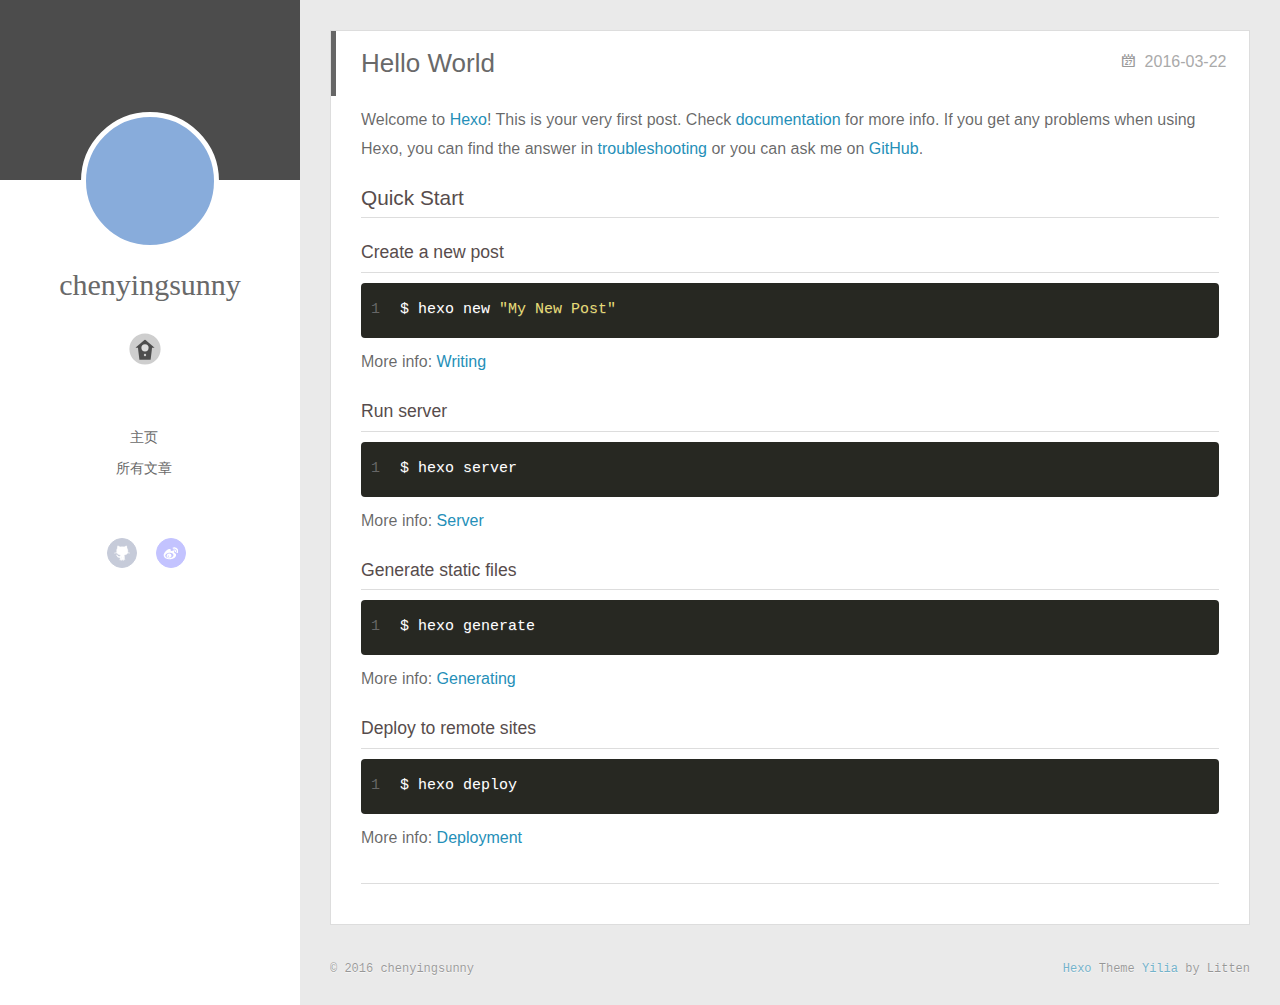
==== commit 9167df99: "Site updated: 2016-04-27 14:15:00" ====
--- a/index.html
+++ b/index.html
@@ -77,7 +77,7 @@
 						<li>Links</li>
 						
 						
-						<li>Über</li>
+						<li>A propos</li>
 						
 					</ul>
 				</div>
@@ -99,13 +99,9 @@
 					<nav class="header-nav">
 						<div class="social">
 							
-								<a class="github" target="_blank" href="#" title="github">github</a>
+								<a class="github" target="_blank" href="https://github.com/chenyingsunny" title="github">github</a>
 					        
-								<a class="weibo" target="_blank" href="#" title="weibo">weibo</a>
-					        
-								<a class="rss" target="_blank" href="#" title="rss">rss</a>
-					        
-								<a class="zhihu" target="_blank" href="#" title="zhihu">zhihu</a>
+								<a class="weibo" target="_blank" href="https://weibo.com/2115623992/" title="weibo">weibo</a>
 					        
 						</div>
 					</nav>
@@ -174,13 +170,9 @@
 			<nav class="header-nav">
 				<div class="social">
 					
-						<a class="github" target="_blank" href="#" title="github">github</a>
+						<a class="github" target="_blank" href="https://github.com/chenyingsunny" title="github">github</a>
 			        
-						<a class="weibo" target="_blank" href="#" title="weibo">weibo</a>
-			        
-						<a class="rss" target="_blank" href="#" title="rss">rss</a>
-			        
-						<a class="zhihu" target="_blank" href="#" title="zhihu">zhihu</a>
+						<a class="weibo" target="_blank" href="https://weibo.com/2115623992/" title="weibo">weibo</a>
 			        
 				</div>
 			</nav>
